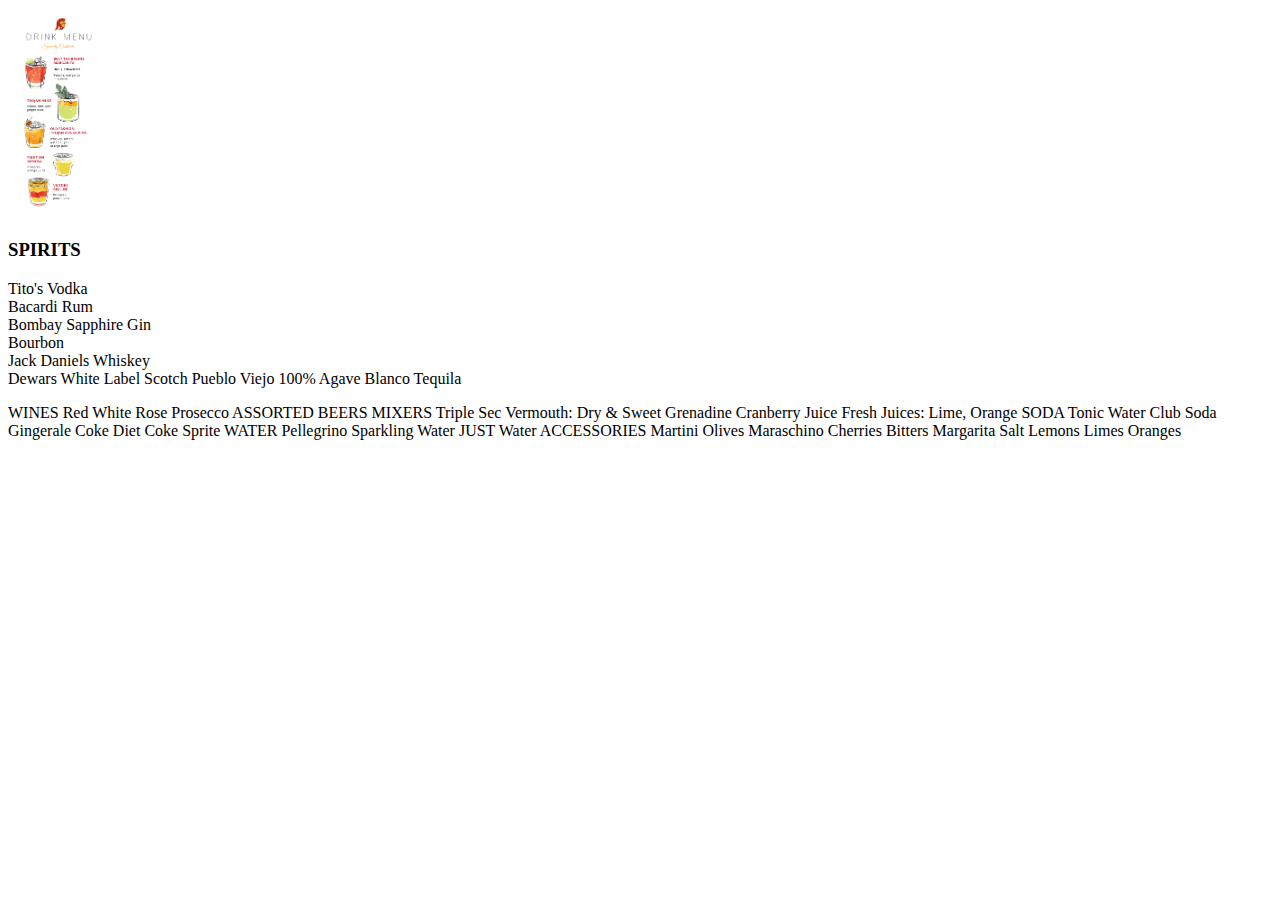
==== index.html @ 66c3794c "Add files via upload" ====
<html>
    <head>
        <link href="https://fonts.googleapis.com/css?family=Raleway:300,700&display=swap" rel="stylesheet">

        <link rel="stylesheet" href="css/style.css">
        <meta name="viewport" content="width=device-width, initial-scale=1.0">
    </head>
<body>
    <img class="menu" src="drink_menu.png" class="image" alt="">


<div>
<h3>SPIRITS</h3>
<p>Tito's Vodka<br>
Bacardi Rum<br>
Bombay Sapphire Gin<br>
Bourbon<br>
Jack Daniels Whiskey<br>
Dewars White Label Scotch
Pueblo Viejo 100% Agave Blanco Tequila</p>
</div>

WINES
Red
White
Rose
Prosecco 

ASSORTED BEERS

MIXERS
Triple Sec
Vermouth: Dry & Sweet
Grenadine
Cranberry Juice
Fresh Juices: Lime, Orange

SODA
Tonic Water
Club Soda
Gingerale
Coke
Diet Coke
Sprite

WATER
Pellegrino Sparkling Water
JUST Water

ACCESSORIES
Martini Olives
Maraschino Cherries
Bitters
Margarita Salt
Lemons
Limes
Oranges

</p>
</body>

</html>
---- css/style.css ----
.menu{
    width: 100;
    align-items: center;
    margin: 0 auto;
}
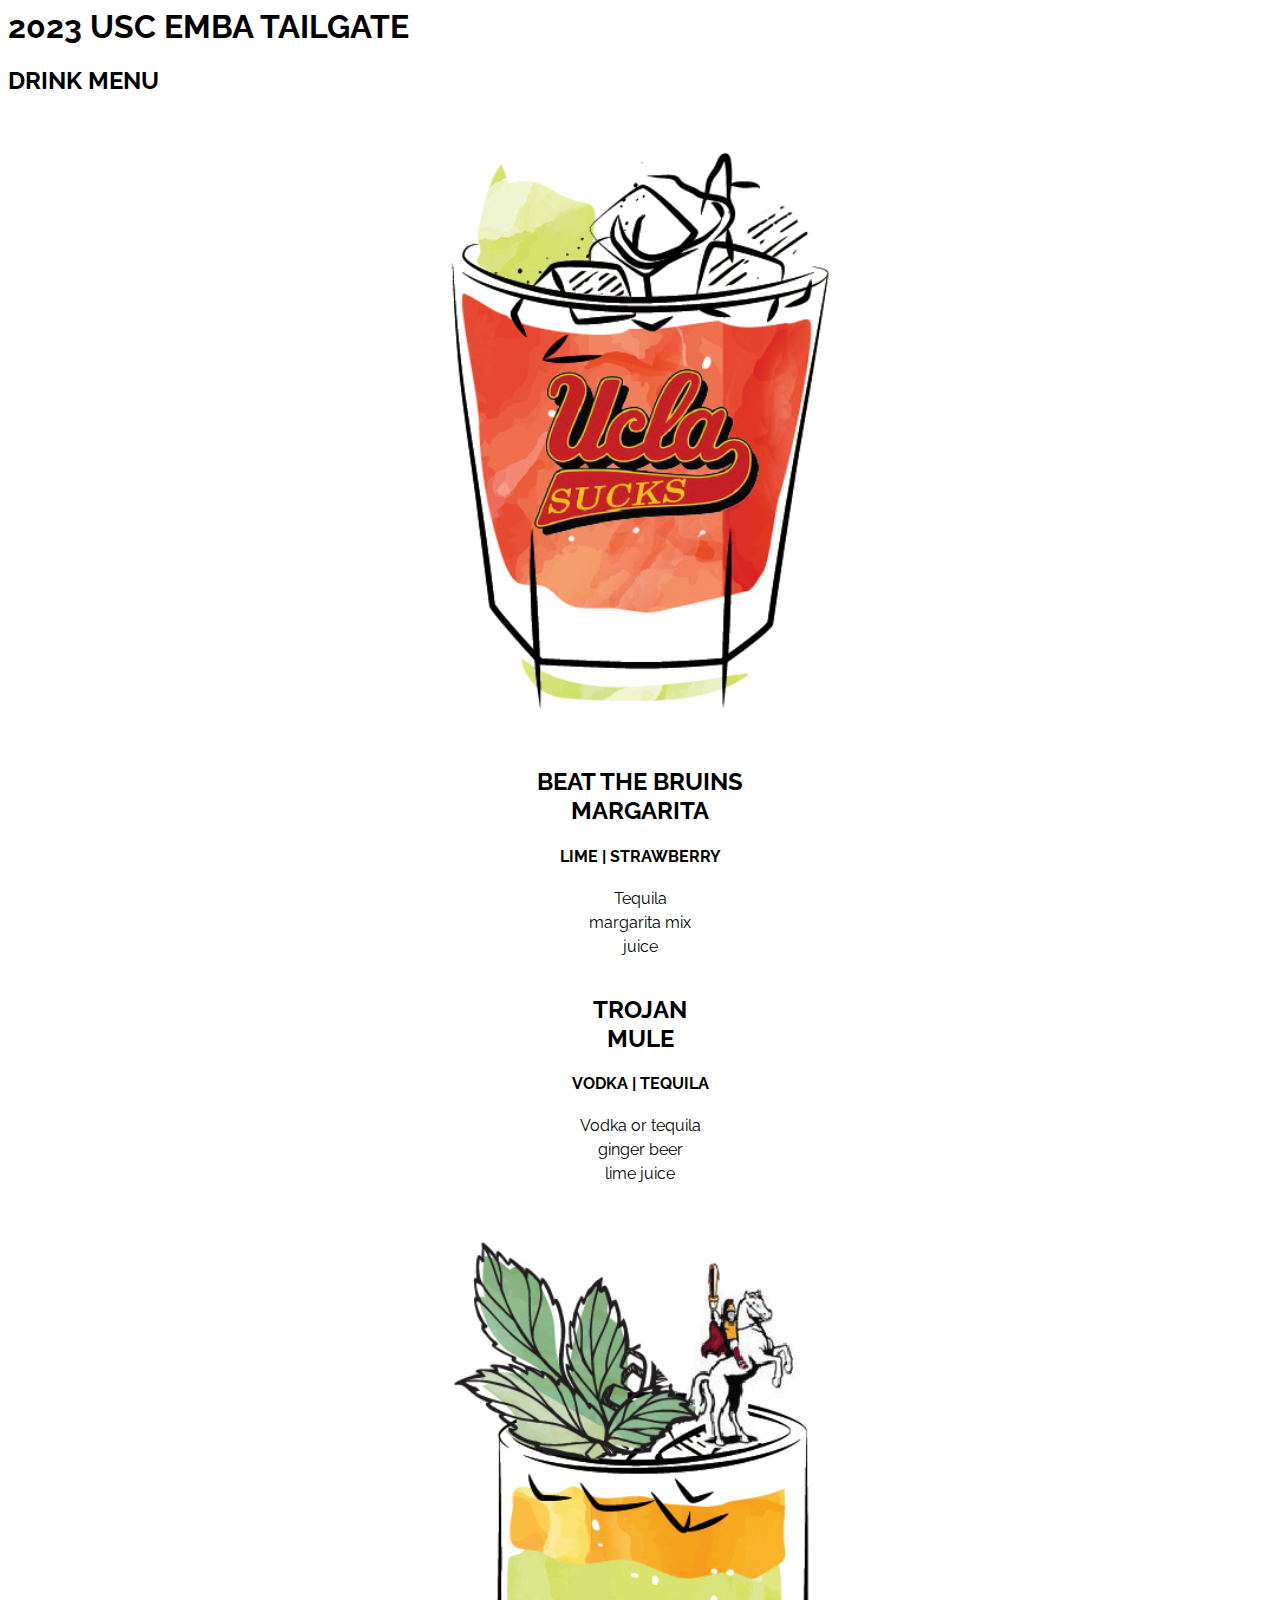
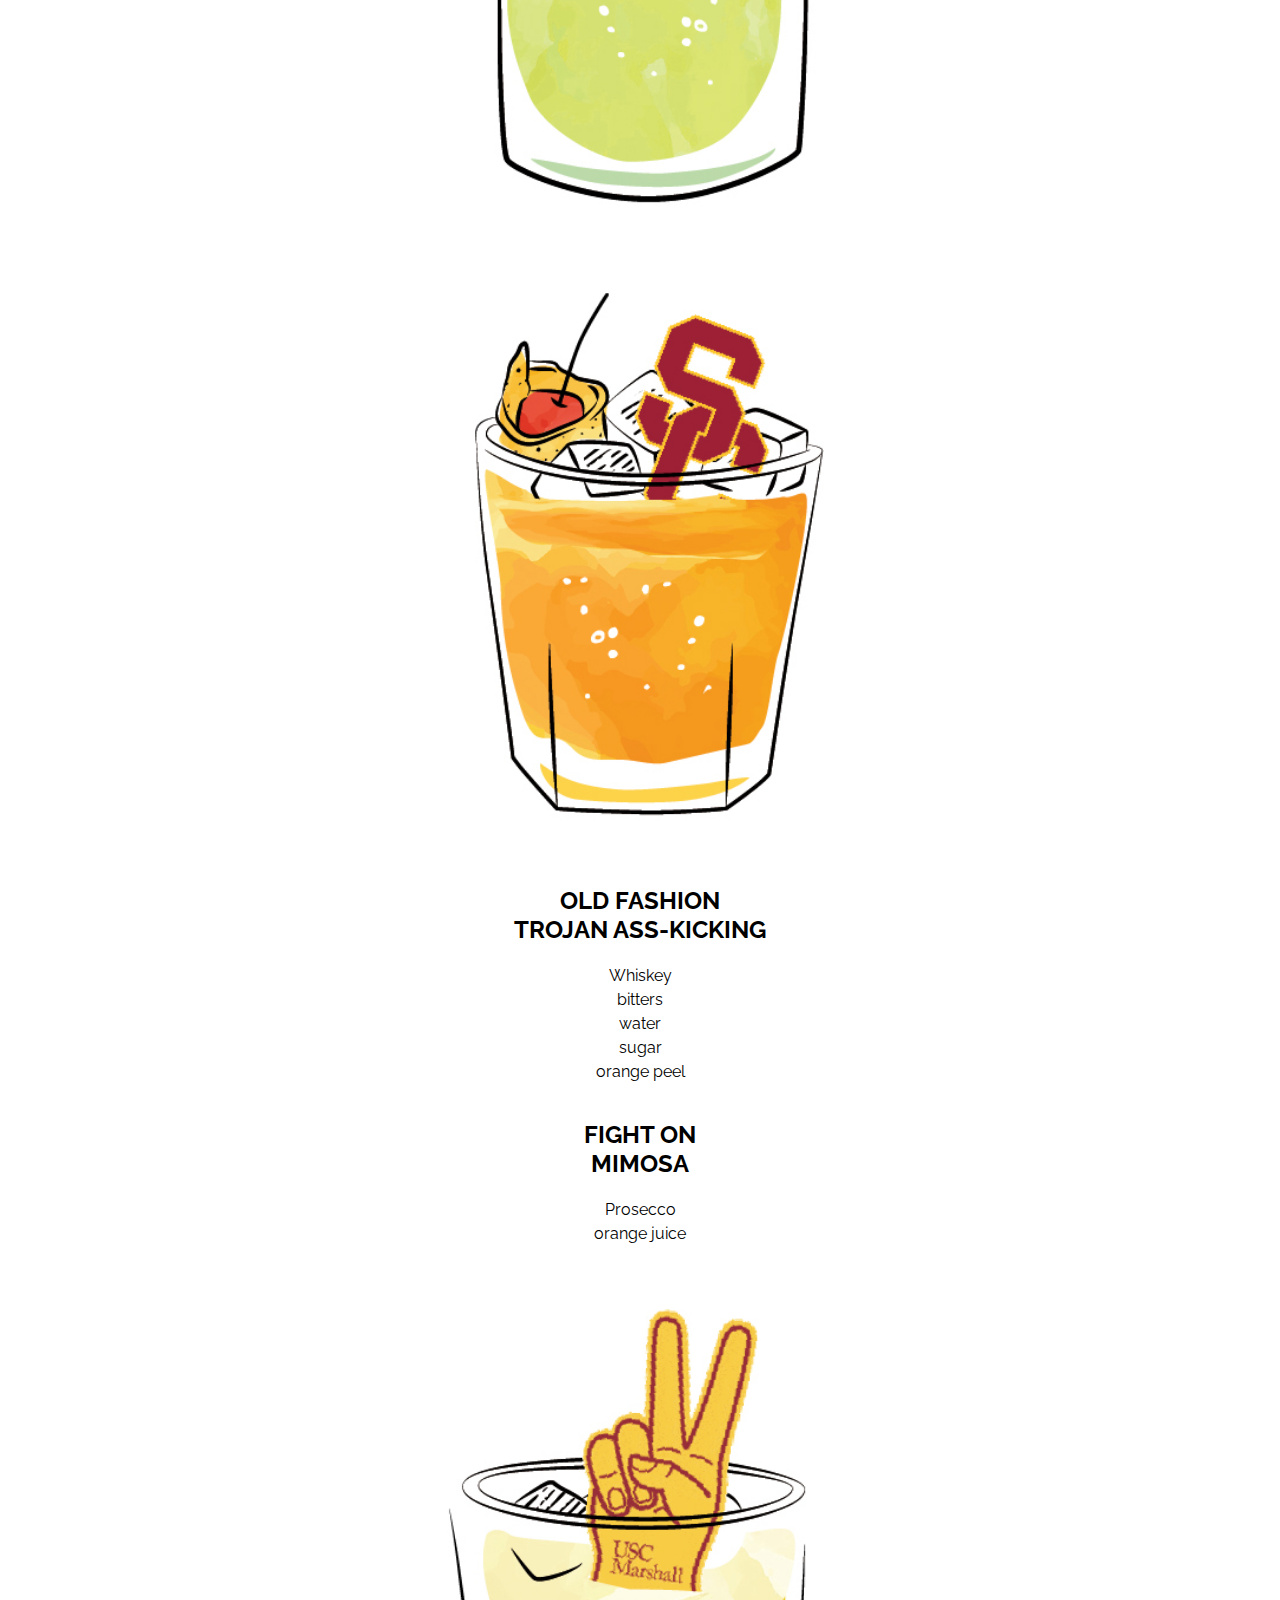
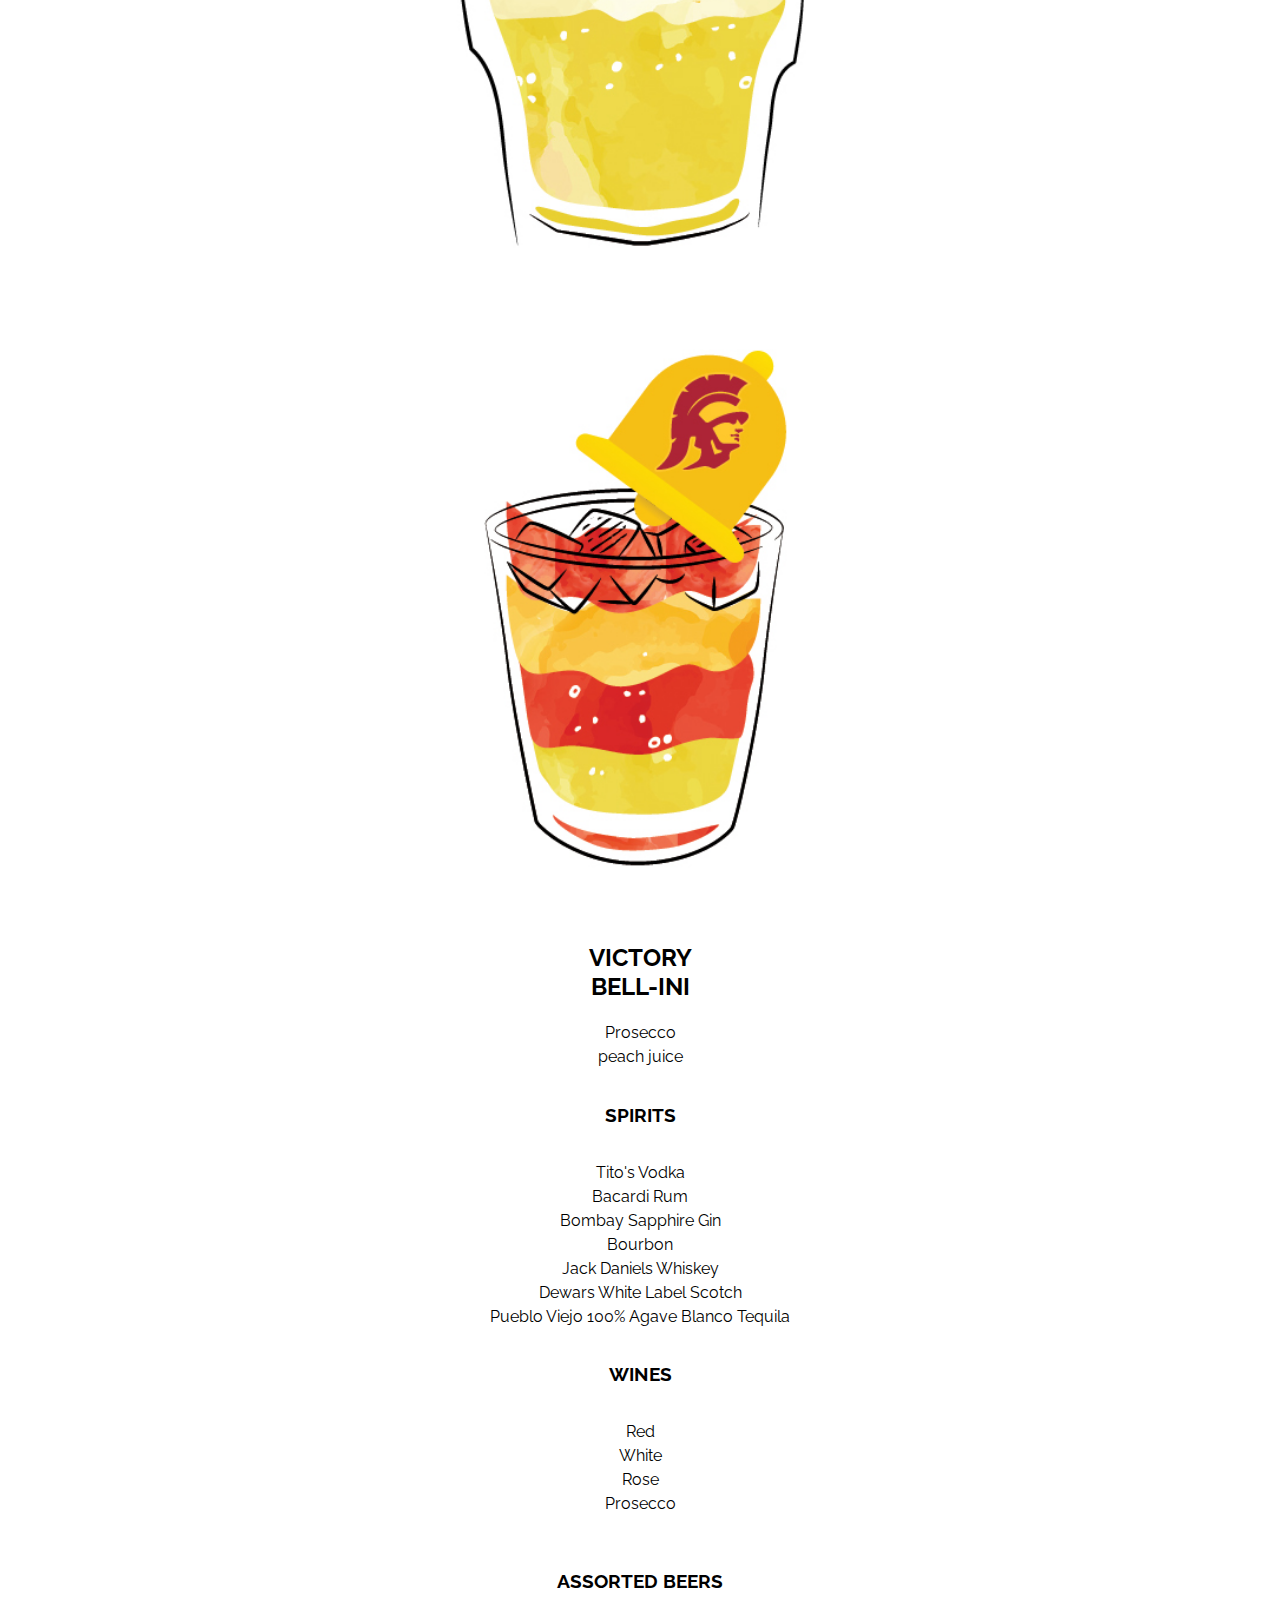
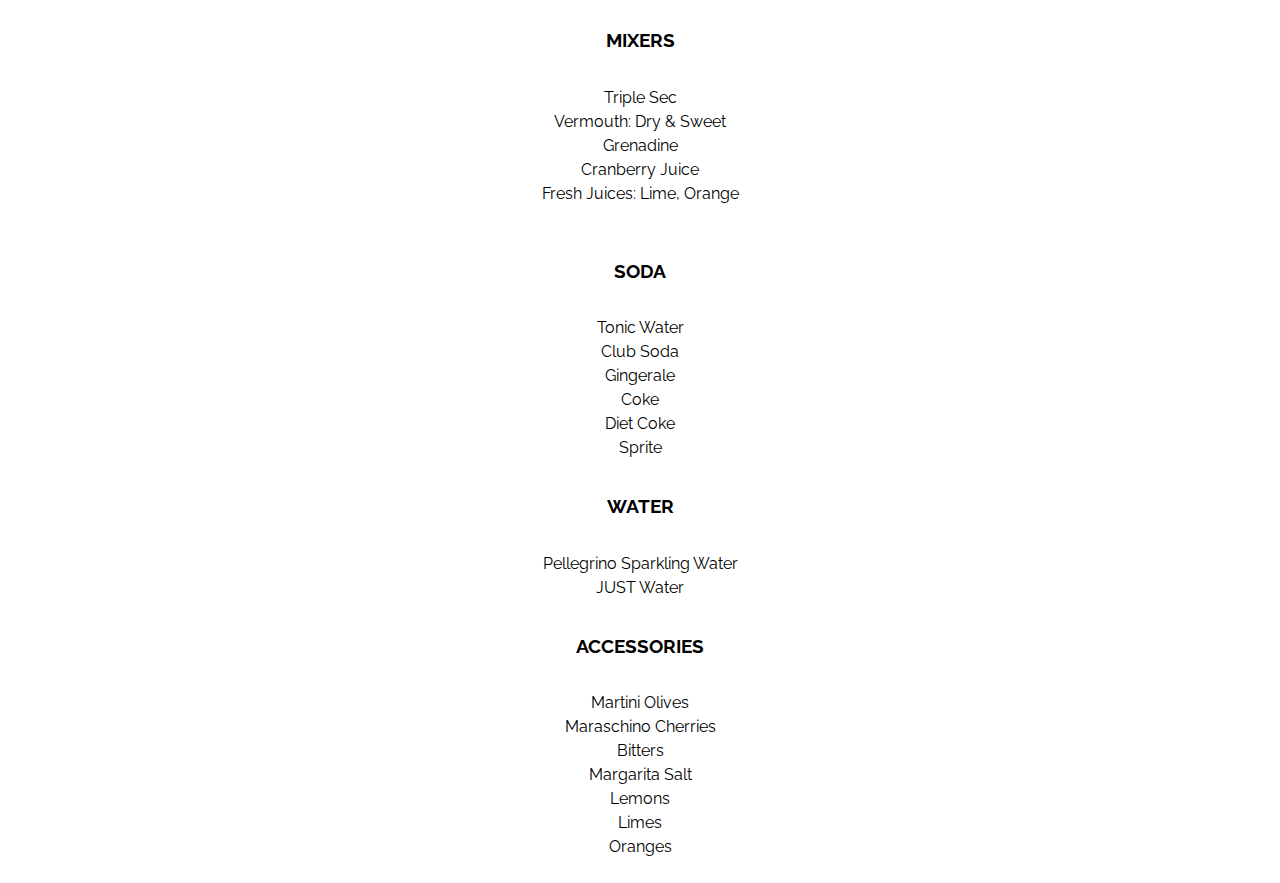
==== commit 454a9ce0: "Add files via upload" ====
--- a/index.html
+++ b/index.html
@@ -6,57 +6,144 @@
         <meta name="viewport" content="width=device-width, initial-scale=1.0">
     </head>
 <body>
-    <img class="menu" src="drink_menu.png" class="image" alt="">
+
+    <div class="header">
+    <h1> 2023 USC EMBA TAILGATE</h1>
+    <H2>DRINK MENU</H2>
+</div>
+
+<div class="drink-container">
+    <div class="drink-img-left">
+    <img class ="drink" src="margarita-100.jpg" class="image" alt="">
+    </div>
+    <div class="recipe-right"> 
+    <h2>BEAT THE BRUINS<br>
+        MARGARITA</h2>
+    <h4>LIME | STRAWBERRY</h4>
+    <p>Tequila<br>
+        margarita mix<br>
+        juice</p>
+    </div> 
+</div>
+
+<div class="drink-container">
+
+    <div class="recipe-left"> 
+    <h2>TROJAN<br>
+        MULE</h2>
+    <h4>VODKA | TEQUILA</h4>
+    <p>Vodka or tequila<br>
+        ginger beer<br>
+        lime juice</p>
+    </div>
+    <div class="drink-img-right">
+        <img class ="drink" src="trojan-mule-100.jpg" class="image" alt="">
+        </div> 
+</div>
+
+<div class="drink-container">
+    <div class="drink-img-left">
+    <img class ="drink" src="old-fashion-100.jpg" class="image" alt="">
+    </div>
+    <div class="recipe-right"> 
+    <h2>OLD FASHION<br>
+        TROJAN ASS-KICKING</h2>
+
+    <p>Whiskey<br>
+    bitters<br>
+    water<br>
+    sugar<br>
+    orange peel</p>
+    </div> 
+</div>
+
+<div class="drink-container">
+
+    <div class="recipe-left"> 
+    <h2>FIGHT ON<br>
+        MIMOSA</h2>
+
+    <p>Prosecco<br>
+        orange juice</p>
+    </div>
+    <div class="drink-img-right">
+        <img class ="drink" src="fight-on-mimosa-100.jpg" class="image" alt="">
+        </div> 
+</div>
+
+<div class="drink-container">
+    <div class="drink-img-left">
+    <img class ="drink" src="bellini-100.jpg" class="image" alt="">
+    </div>
+    <div class="recipe-right"> 
+    <h2>VICTORY<br>
+        BELL-INI</h2>
+
+    <p>Prosecco<br>
+    peach juice</p>
+    </div> 
+</div>
 
 
-<div>
-<h3>SPIRITS</h3>
-<p>Tito's Vodka<br>
-Bacardi Rum<br>
-Bombay Sapphire Gin<br>
-Bourbon<br>
-Jack Daniels Whiskey<br>
-Dewars White Label Scotch
-Pueblo Viejo 100% Agave Blanco Tequila</p>
+<div class="container">
+    <h3>SPIRITS</h3>
+    <p>Tito's Vodka<br>
+    Bacardi Rum<br>
+    Bombay Sapphire Gin<br>
+    Bourbon<br>
+    Jack Daniels Whiskey<br>
+    Dewars White Label Scotch<br>
+    Pueblo Viejo 100% Agave Blanco Tequila</p>
 </div>
 
-WINES
-Red
-White
-Rose
-Prosecco 
+<div class="container">
+    <h3>WINES</h3>
+    <p>Red<br>
+    White<br>
+    Rose<br>
+    Prosecco</p><br>
+</div>
 
-ASSORTED BEERS
+<div class="container">
+    <h3>ASSORTED BEERS</h3>
+</div>
 
-MIXERS
-Triple Sec
-Vermouth: Dry & Sweet
-Grenadine
-Cranberry Juice
-Fresh Juices: Lime, Orange
+<div class="container">
+    <h3>MIXERS</h3>
+    <p>Triple Sec<br>
+    Vermouth: Dry & Sweet<br>
+    Grenadine<br>
+    Cranberry Juice<br>
+    Fresh Juices: Lime, Orange</p><br>
+</div>
 
-SODA
-Tonic Water
-Club Soda
-Gingerale
-Coke
-Diet Coke
-Sprite
+<div class="container">
+    <h3>SODA</h3>
+    <p>Tonic Water<br>
+    Club Soda<br>
+    Gingerale<br>
+    Coke<br>
+    Diet Coke<br>
+    Sprite</p>
+</div>
 
-WATER
-Pellegrino Sparkling Water
-JUST Water
+<div class="container">
+    <h3>WATER</h3>
+    <p>Pellegrino Sparkling Water<br>
+    JUST Water</p>
+</div>
 
-ACCESSORIES
-Martini Olives
-Maraschino Cherries
-Bitters
-Margarita Salt
-Lemons
-Limes
-Oranges
+<div class="container">
+    <h3>ACCESSORIES</h3>
+    <p>Martini Olives<br>
+    Maraschino Cherries<br>
+    Bitters<br>
+    Margarita Salt<br>
+    Lemons<br>
+    Limes<br>
+    Oranges</p>
+</div>
 
-</p>
 </body>
 
 </html>--- a/css/style.css
+++ b/css/style.css
@@ -1,5 +1,49 @@
+body{
+    font-family: 'Raleway', sans-serif;
+}
+
 .menu{
-    width: 100;
+    width: 100%;
     align-items: center;
     margin: 0 auto;
+}
+
+h1, h2, h3, p{
+
+
+}
+
+.container{
+    display:flex;
+    flex-direction: column;
+    margin: 0 auto;
+    text-align: center;
+}
+
+p{
+    line-height: 1.5rem;
+}
+
+/* ----- MEDIA QUERIES ----- */
+
+@media (min-width: 480px) {
+    .section-two-image-container {
+        flex-direction: row;
+        justify-content: space-between;
+    }
+    
+    .feature-image {
+        width: 48.8%;        
+    }
+}
+
+.drink-container{
+    display:flex;
+    flex-direction: column;
+    margin: 0 auto;
+    text-align: center;
+}
+
+.drink{
+    width: 50%;
 }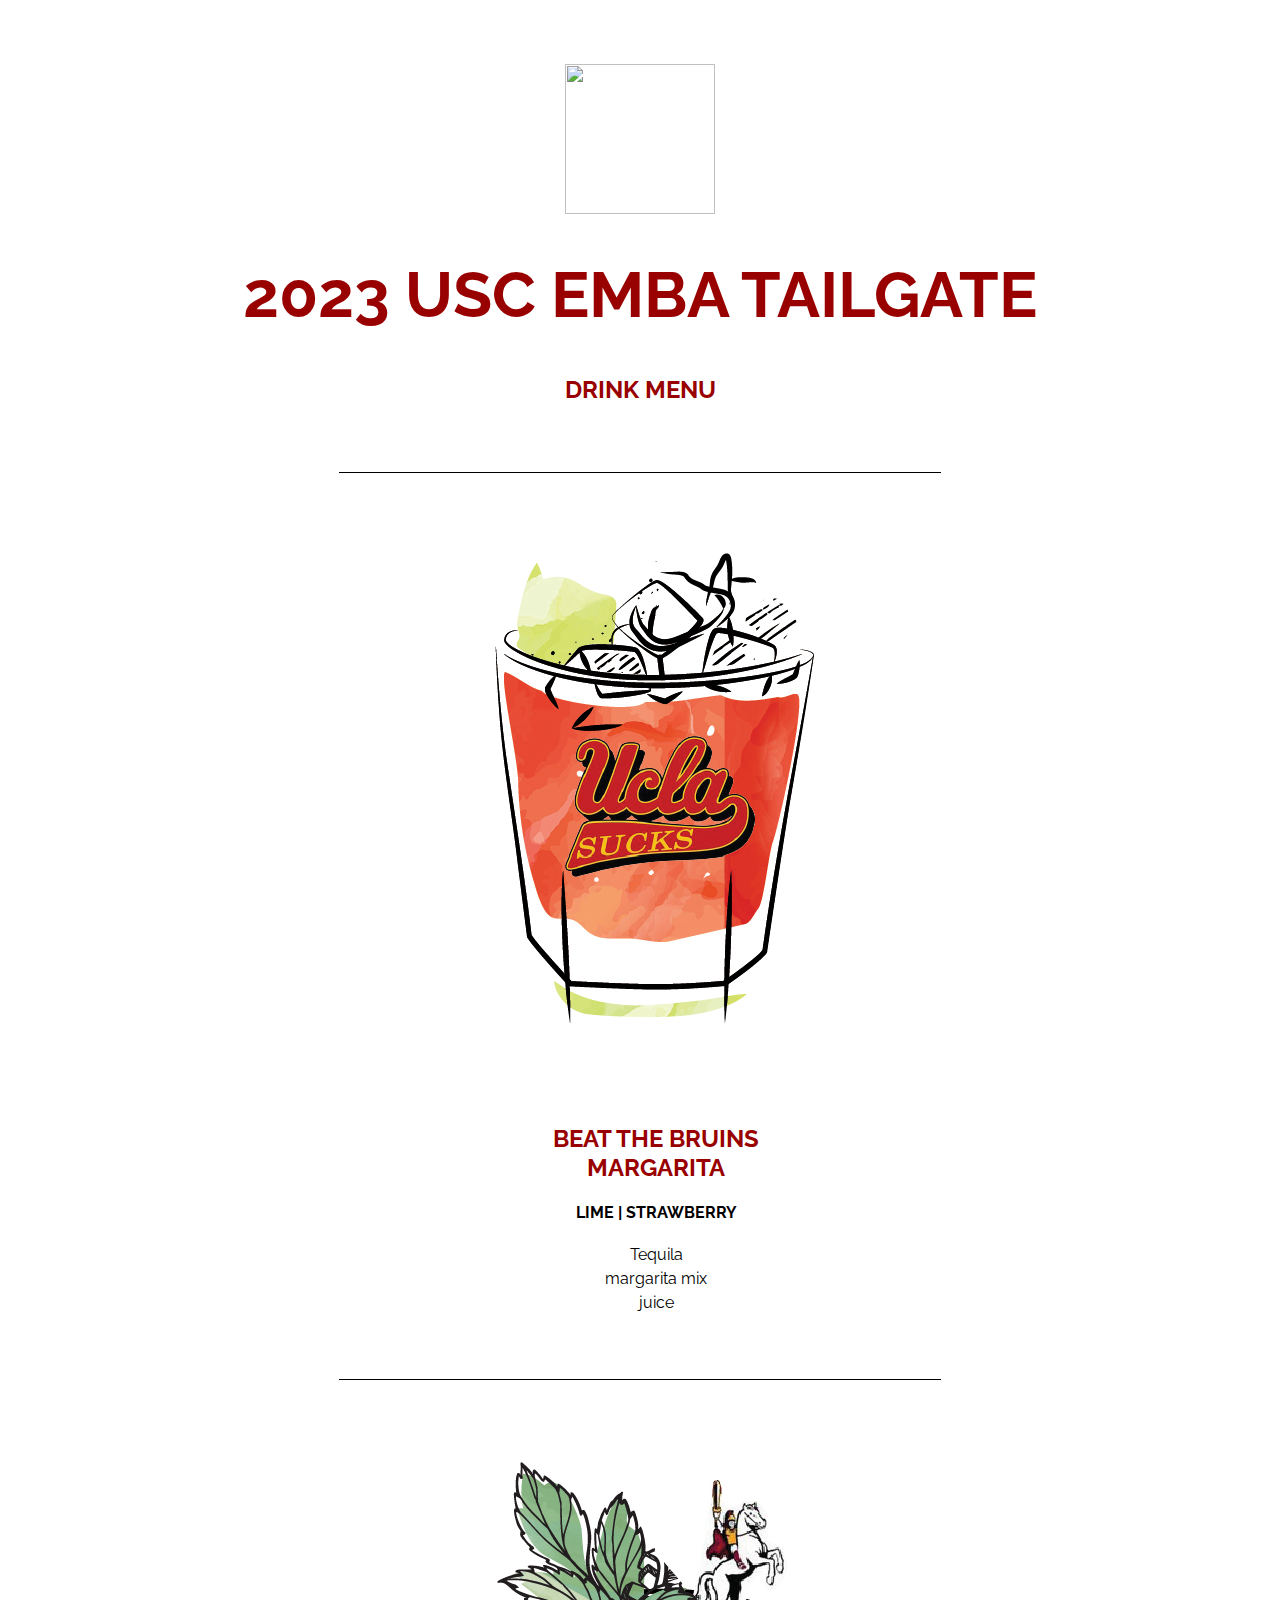
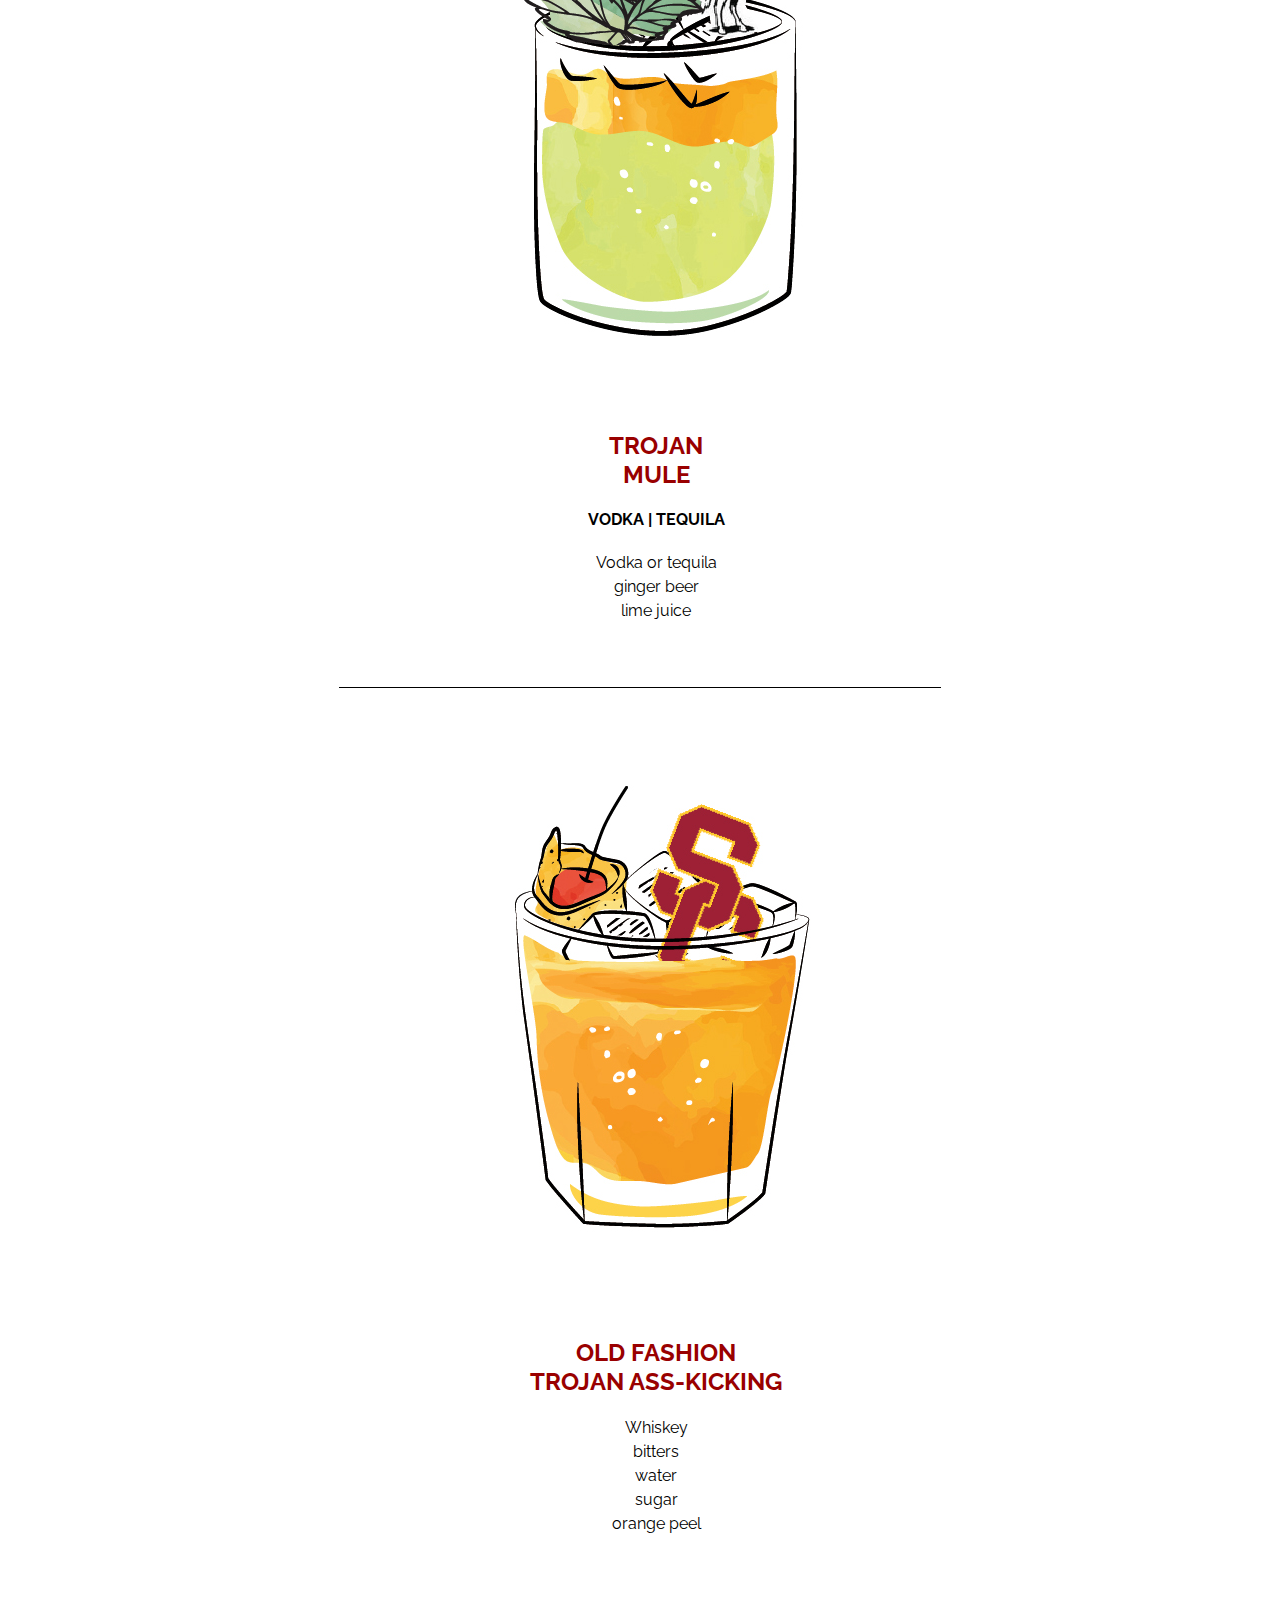
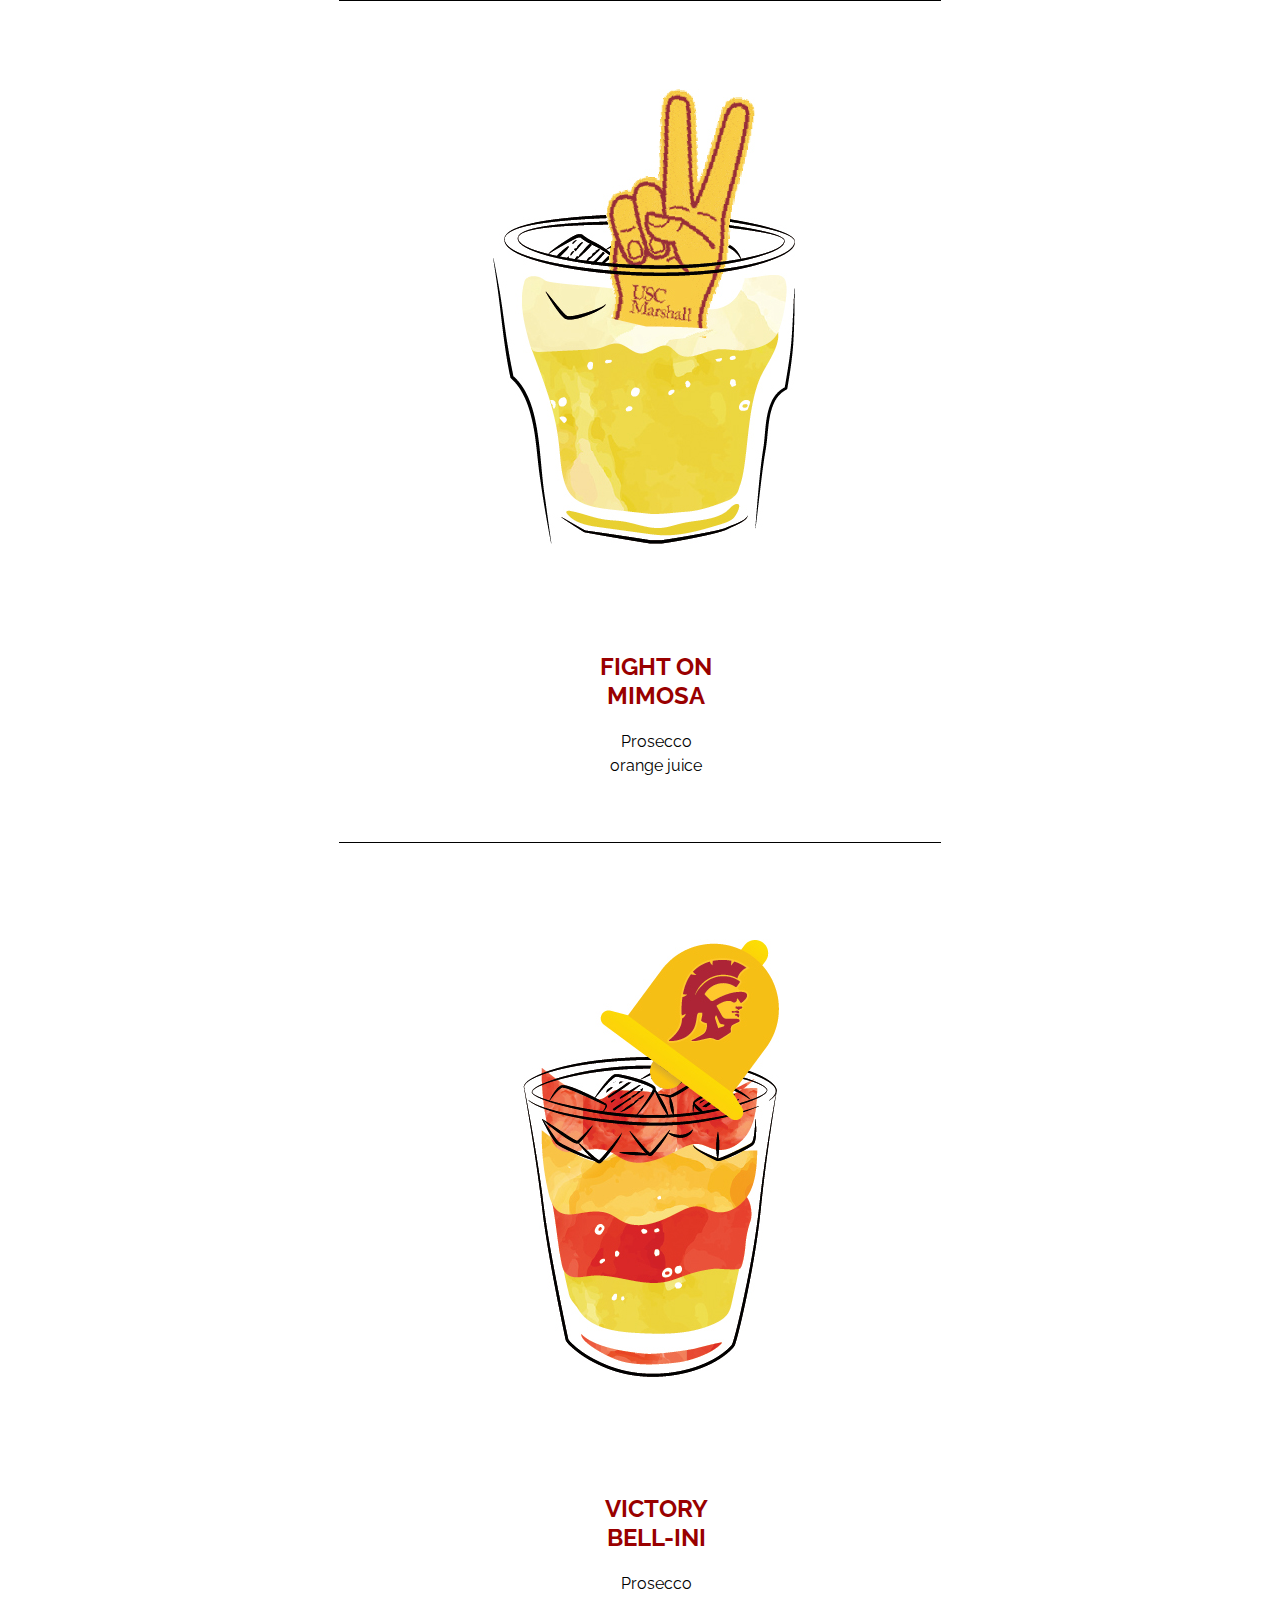
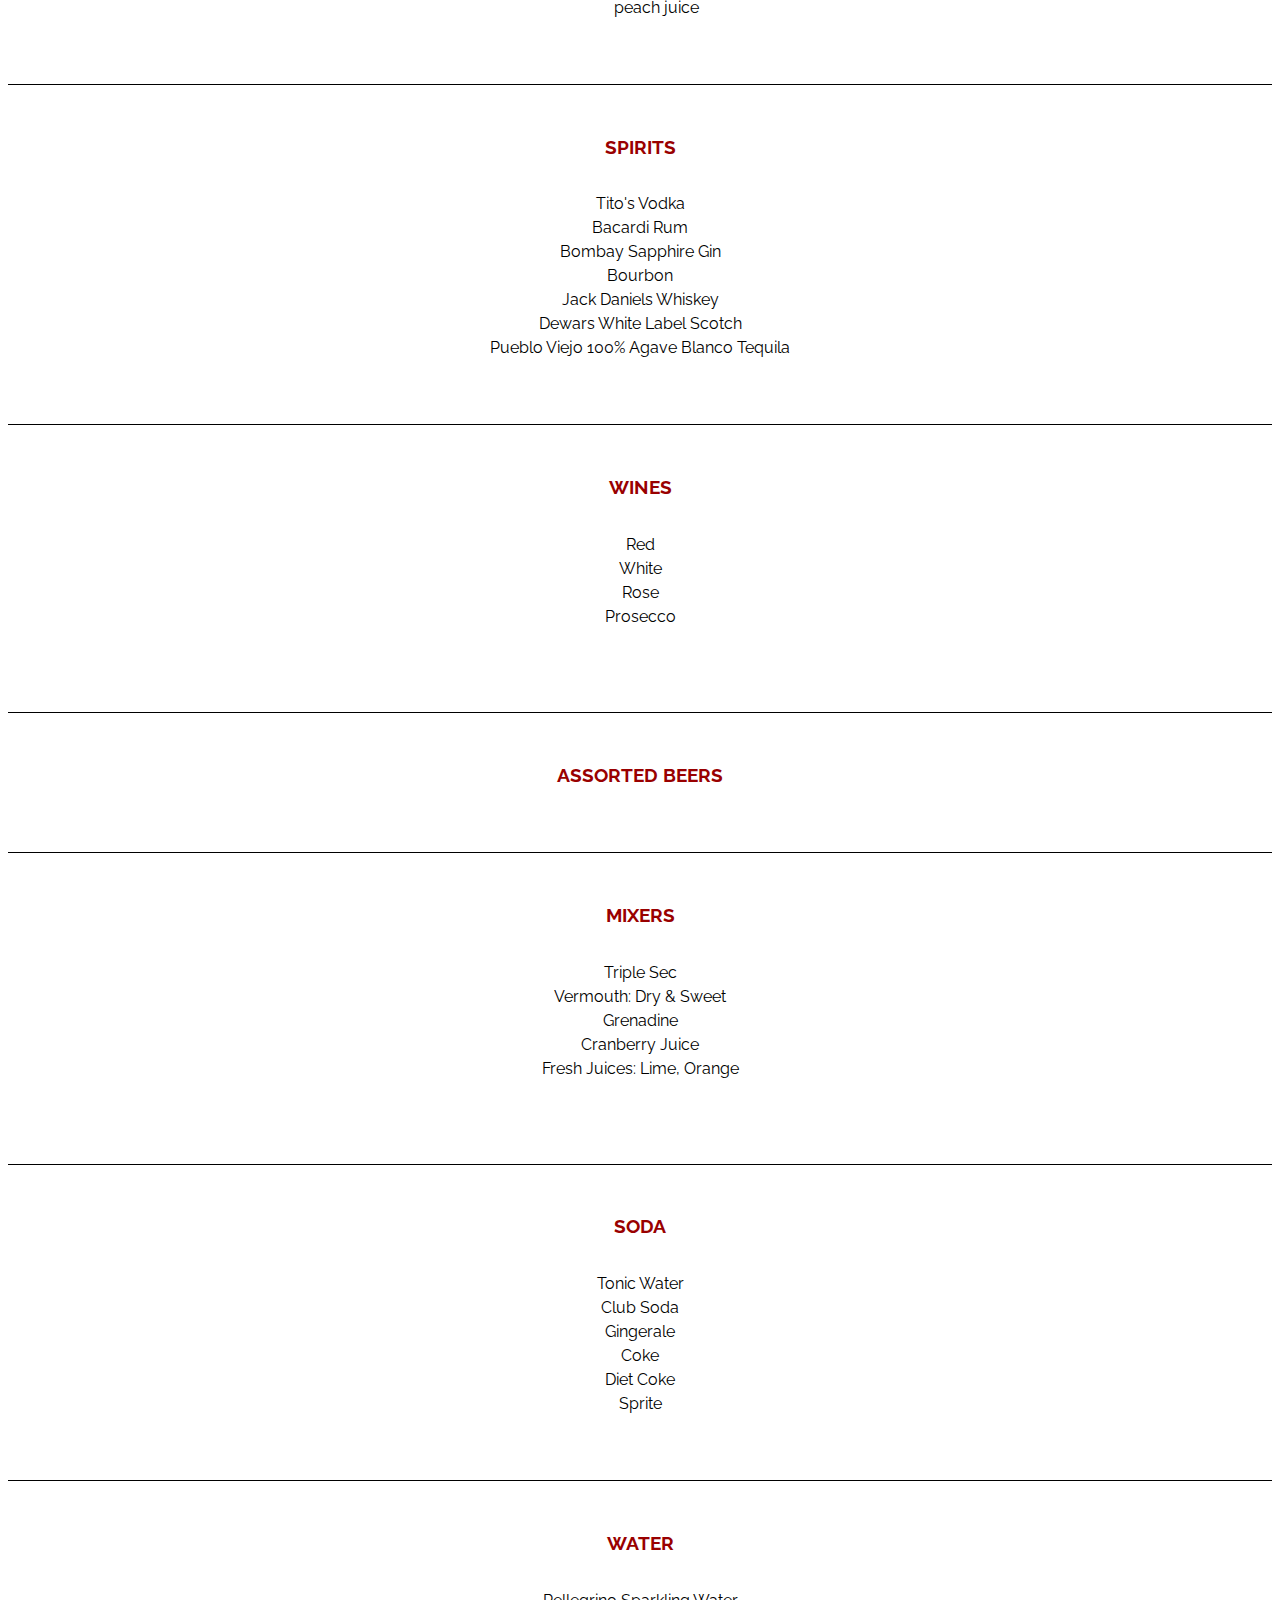
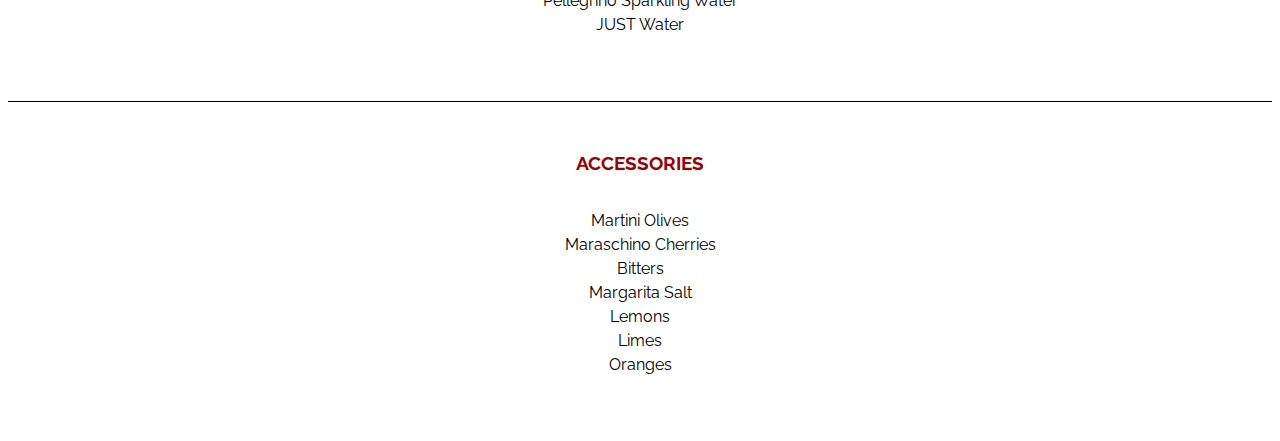
==== commit 23e2797c: "Add files via upload" ====
--- a/index.html
+++ b/index.html
@@ -8,6 +8,7 @@
 <body>
 
     <div class="header">
+        <img class ="logo" src="usc_trojan.png" class="image" alt="">
     <h1> 2023 USC EMBA TAILGATE</h1>
     <H2>DRINK MENU</H2>
 </div>
@@ -27,7 +28,9 @@
 </div>
 
 <div class="drink-container">
-
+    <div class="drink-img-right">
+        <img class ="drink" src="trojan-mule-100.jpg" class="image" alt="">
+        </div> 
     <div class="recipe-left"> 
     <h2>TROJAN<br>
         MULE</h2>
@@ -36,9 +39,7 @@
         ginger beer<br>
         lime juice</p>
     </div>
-    <div class="drink-img-right">
-        <img class ="drink" src="trojan-mule-100.jpg" class="image" alt="">
-        </div> 
+
 </div>
 
 <div class="drink-container">
@@ -58,7 +59,9 @@
 </div>
 
 <div class="drink-container">
-
+    <div class="drink-img-right">
+        <img class ="drink" src="fight-on-mimosa-100.jpg" class="image" alt="">
+        </div> 
     <div class="recipe-left"> 
     <h2>FIGHT ON<br>
         MIMOSA</h2>
@@ -66,9 +69,7 @@
     <p>Prosecco<br>
         orange juice</p>
     </div>
-    <div class="drink-img-right">
-        <img class ="drink" src="fight-on-mimosa-100.jpg" class="image" alt="">
-        </div> 
+  
 </div>
 
 <div class="drink-container">
--- a/css/style.css
+++ b/css/style.css
@@ -1,5 +1,9 @@
 body{
     font-family: 'Raleway', sans-serif;
+}
+.header{
+    margin-top: 4em;
+    text-align: center;
 }
 
 .menu{
@@ -8,7 +12,12 @@
     margin: 0 auto;
 }
 
+h1{
+    font-size: 4rem;
+}
+
 h1, h2, h3, p{
+    color: #990000;
 
 
 }
@@ -17,14 +26,69 @@
     display:flex;
     flex-direction: column;
     margin: 0 auto;
-    text-align: center;
+
 }
 
 p{
     line-height: 1.5rem;
+    color: black;
 }
 
-/* ----- MEDIA QUERIES ----- */
+.container{
+
+    margin: 3em auto;
+    text-align: center;
+    align-items: center;
+    border-top: 1px solid black;
+    padding-top: 2em;
+}
+.drink-container{
+    display:flex;
+    flex-direction: column;
+    margin: 0 auto;
+    text-align: center;
+    align-items: center;
+    justify-content: space-evenly;
+}
+
+.drink-img-left{
+    width: 40%;
+    padding: 3em;
+    border-top: 1px solid black;
+margin-top: 3em;
+}
+.drink-img-right{
+    width: 40%;
+    padding: 3em;
+    border-top: 1px solid black;
+    margin-top: 3em;
+}
+
+.recipe-left{
+    margin-left: 2em;
+    width: 50%;
+    text-align: center;
+}
+
+.recipe-right{
+    margin-left: 2em;
+    width: 50%;
+    text-align: center;
+    
+}
+
+.logo{
+    width: 150px;
+}
+
+.footer-logo{
+    display:flex;
+    width: 150px;
+    margin: 0 auto;
+    align-items: center;
+}
+
+/* ----- MEDIA QUERIES -----
 
 @media (min-width: 480px) {
     .section-two-image-container {
@@ -35,15 +99,5 @@
     .feature-image {
         width: 48.8%;        
     }
-}
+} */
 
-.drink-container{
-    display:flex;
-    flex-direction: column;
-    margin: 0 auto;
-    text-align: center;
-}
-
-.drink{
-    width: 50%;
-}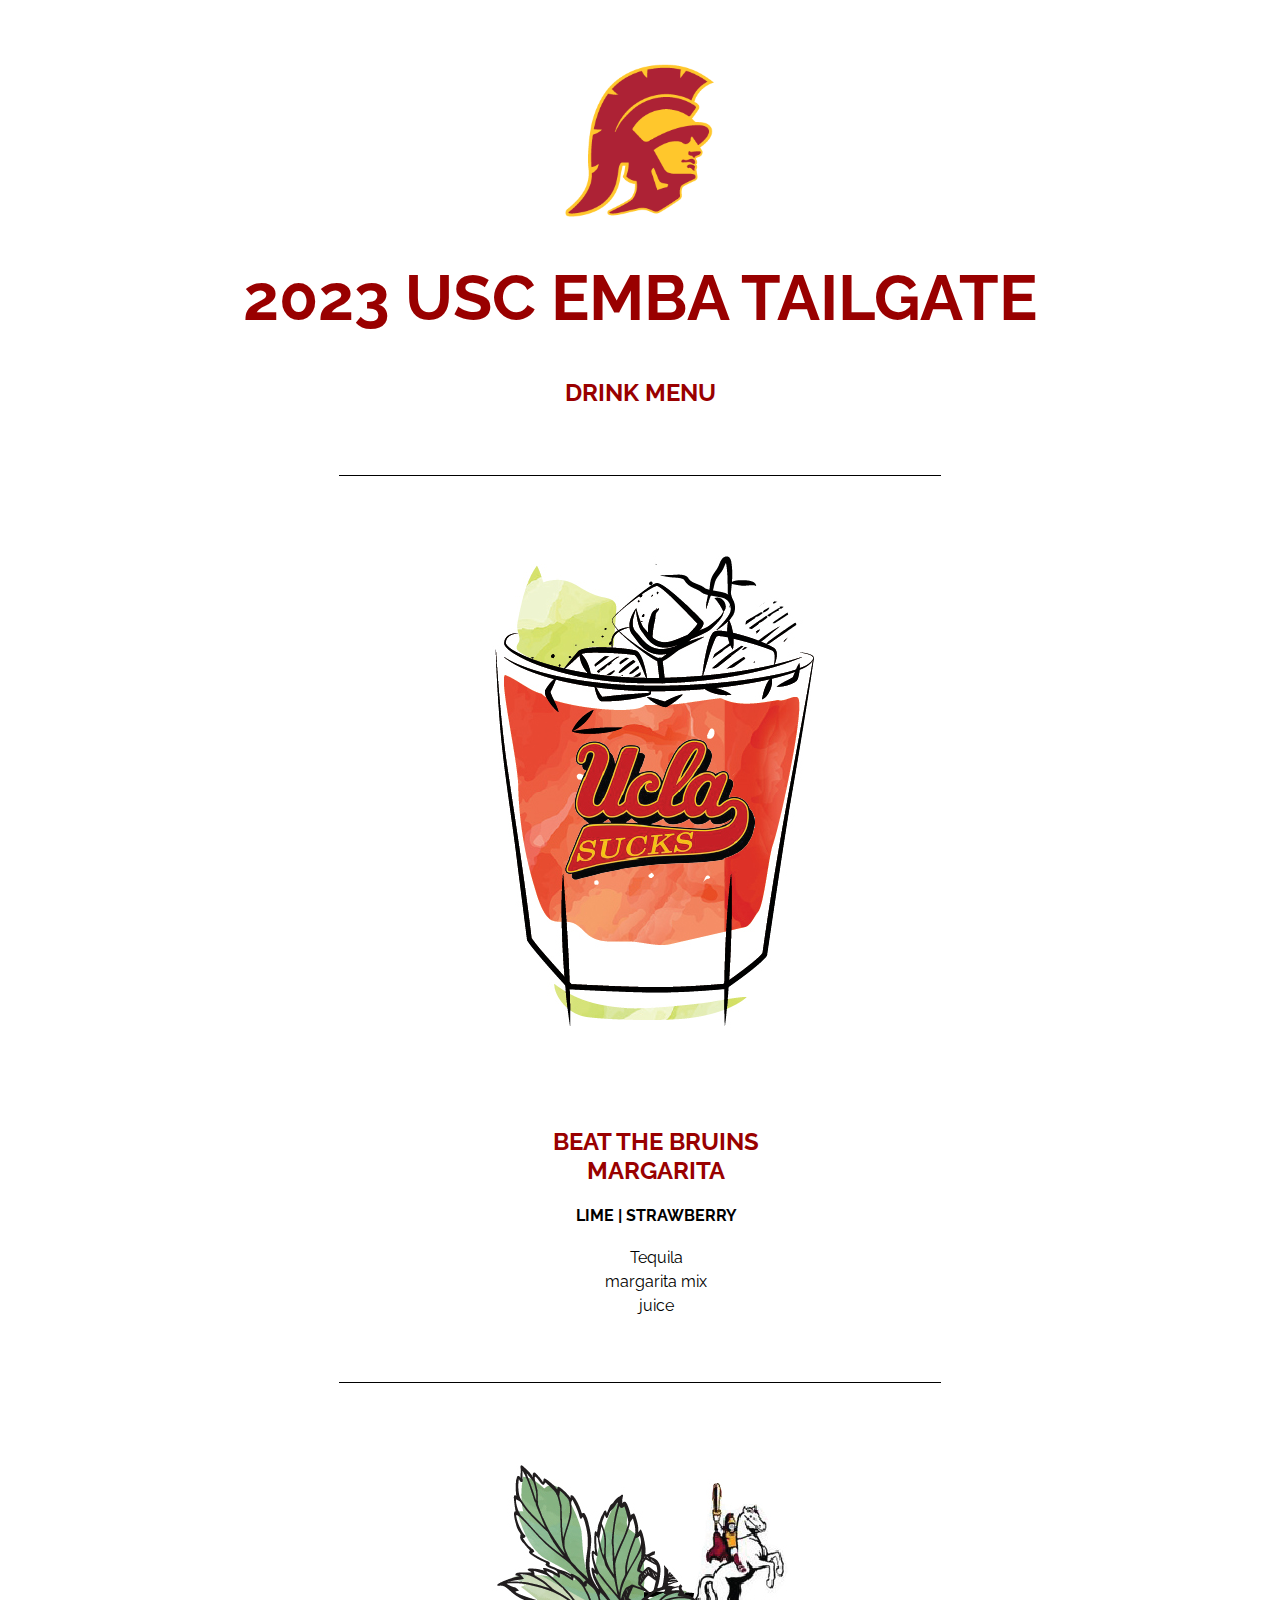
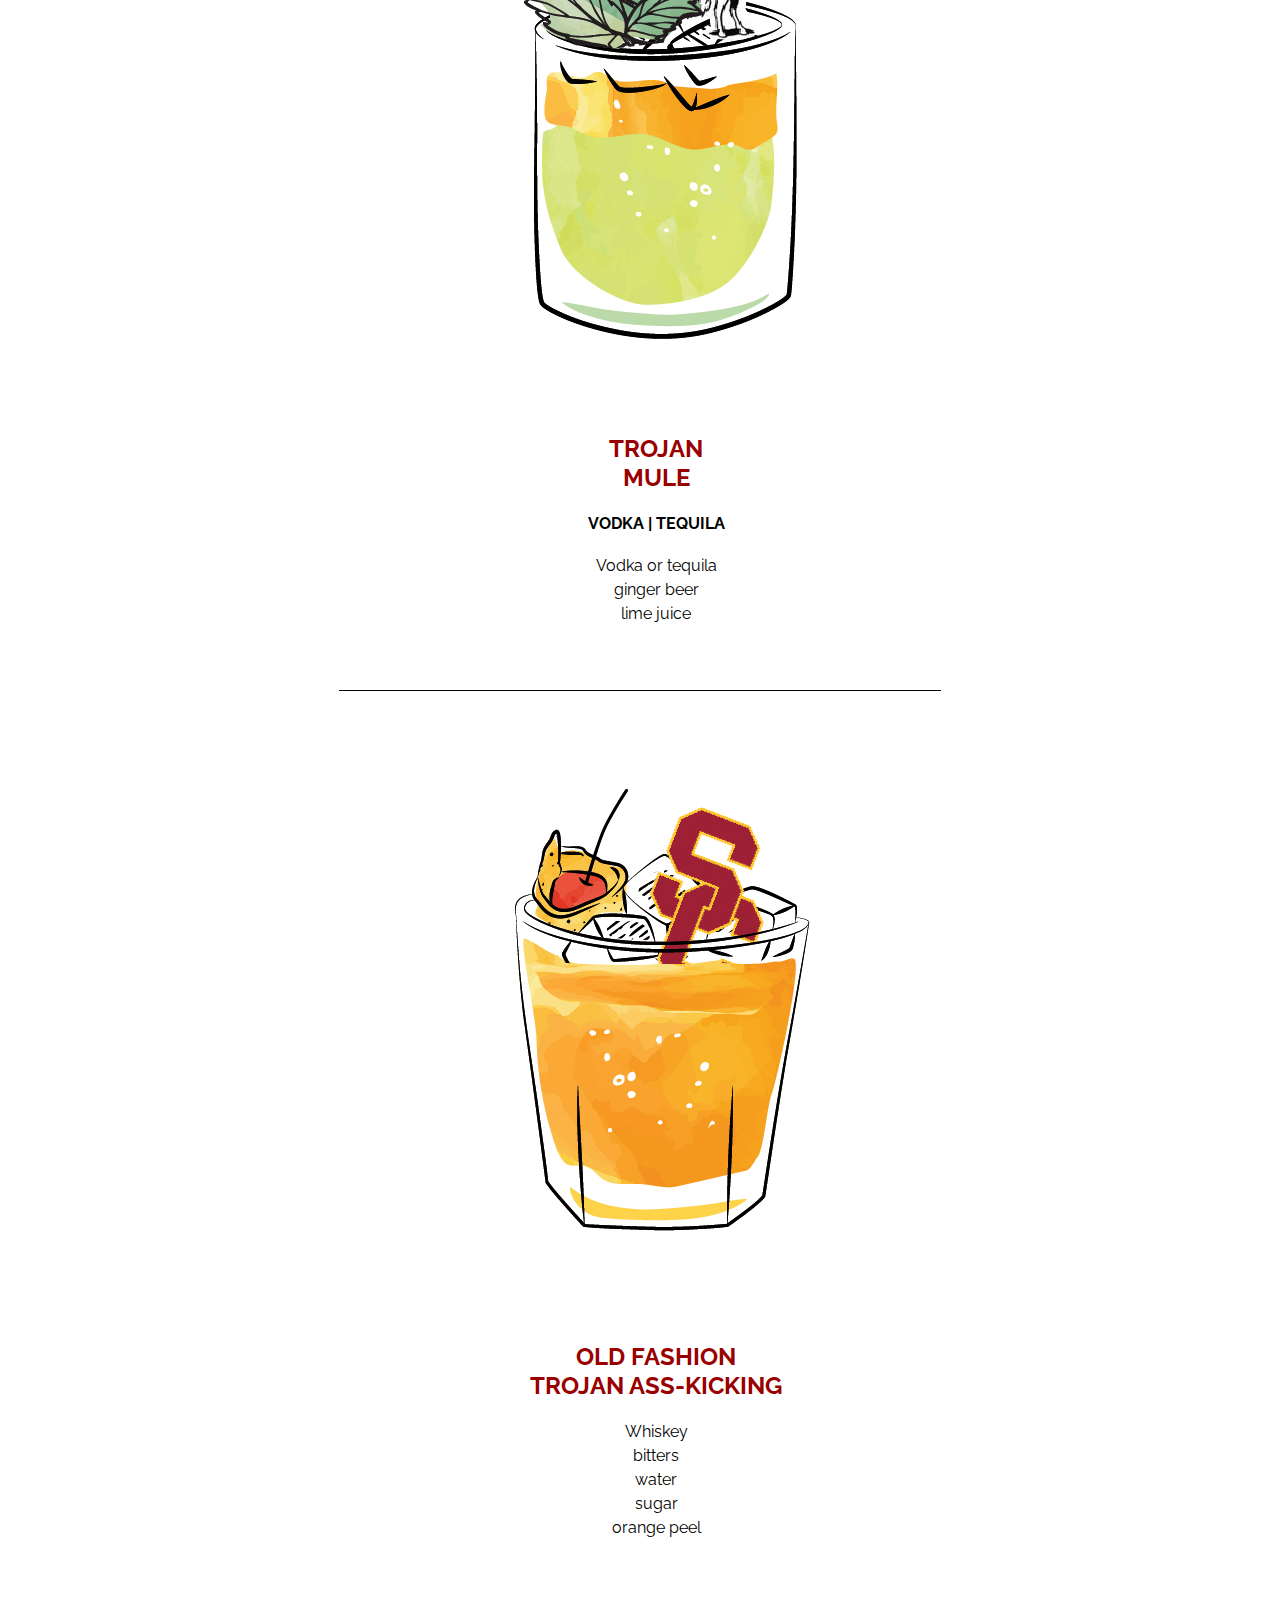
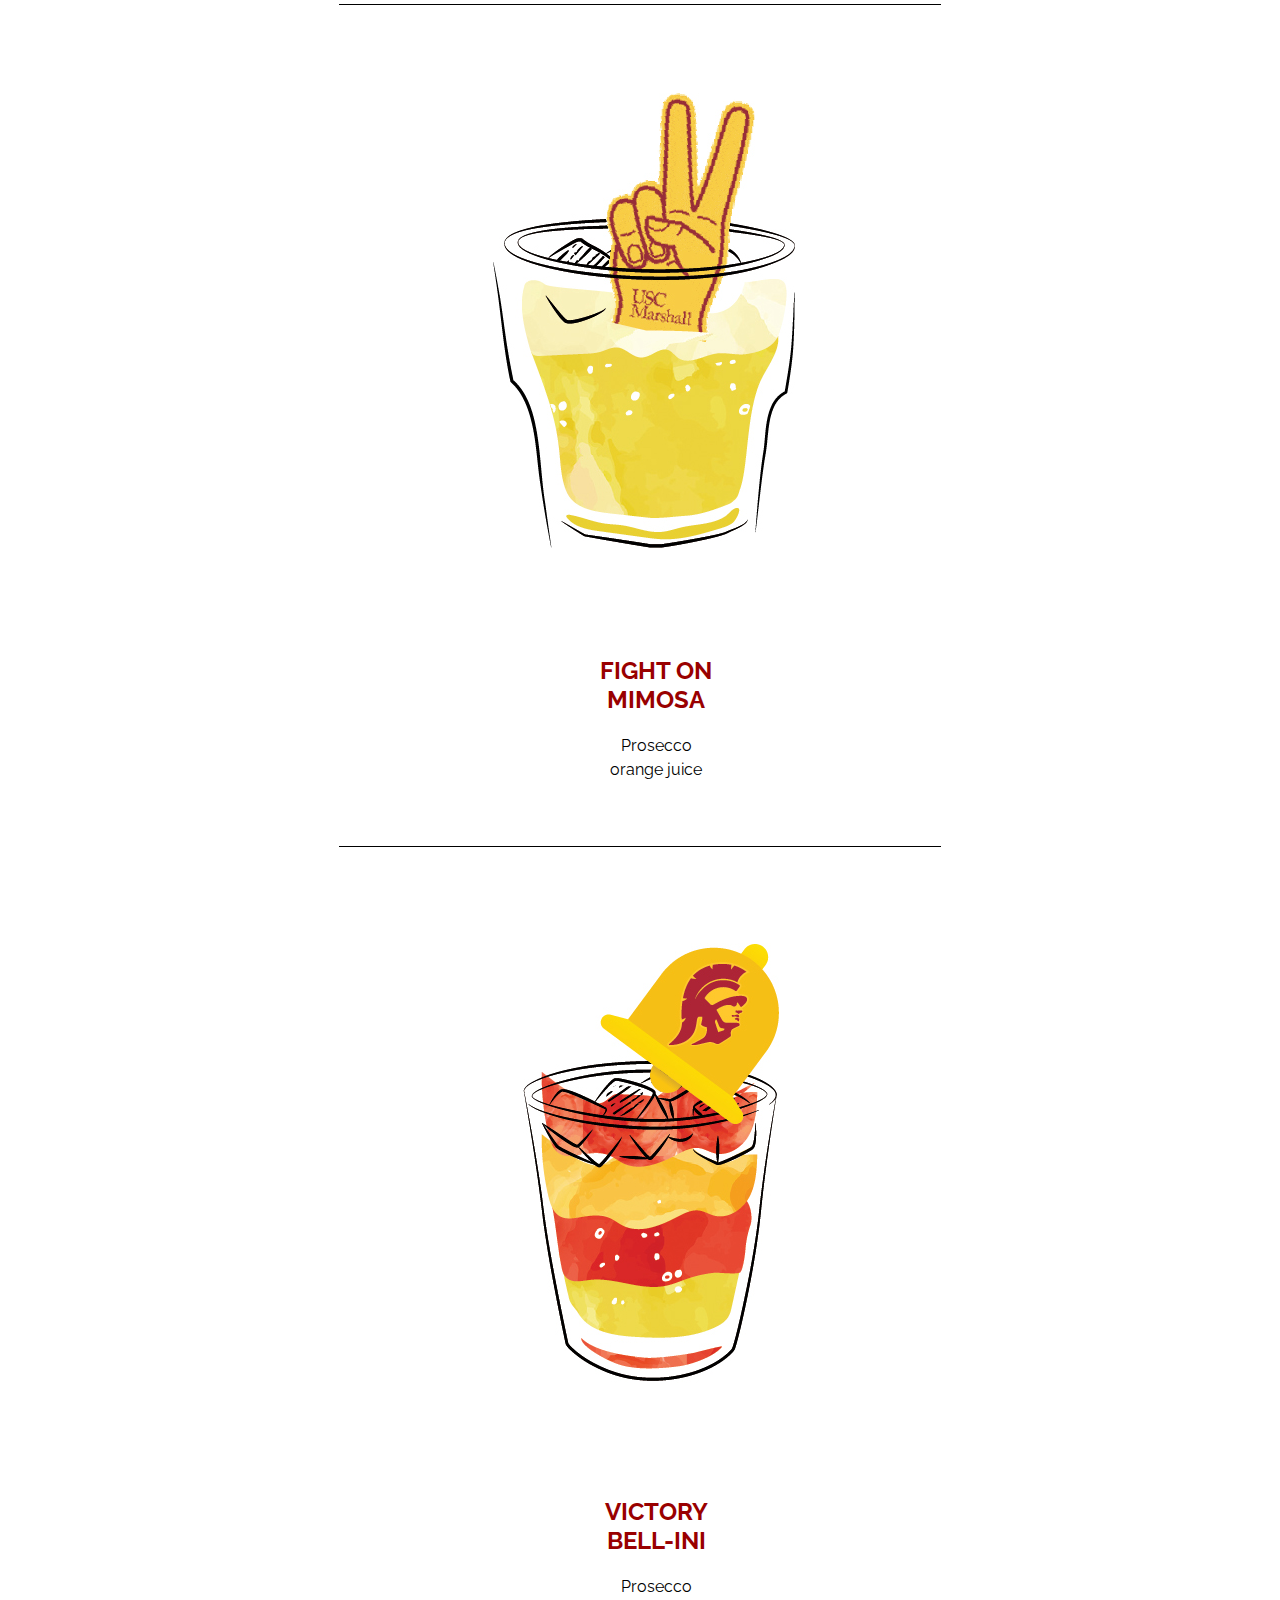
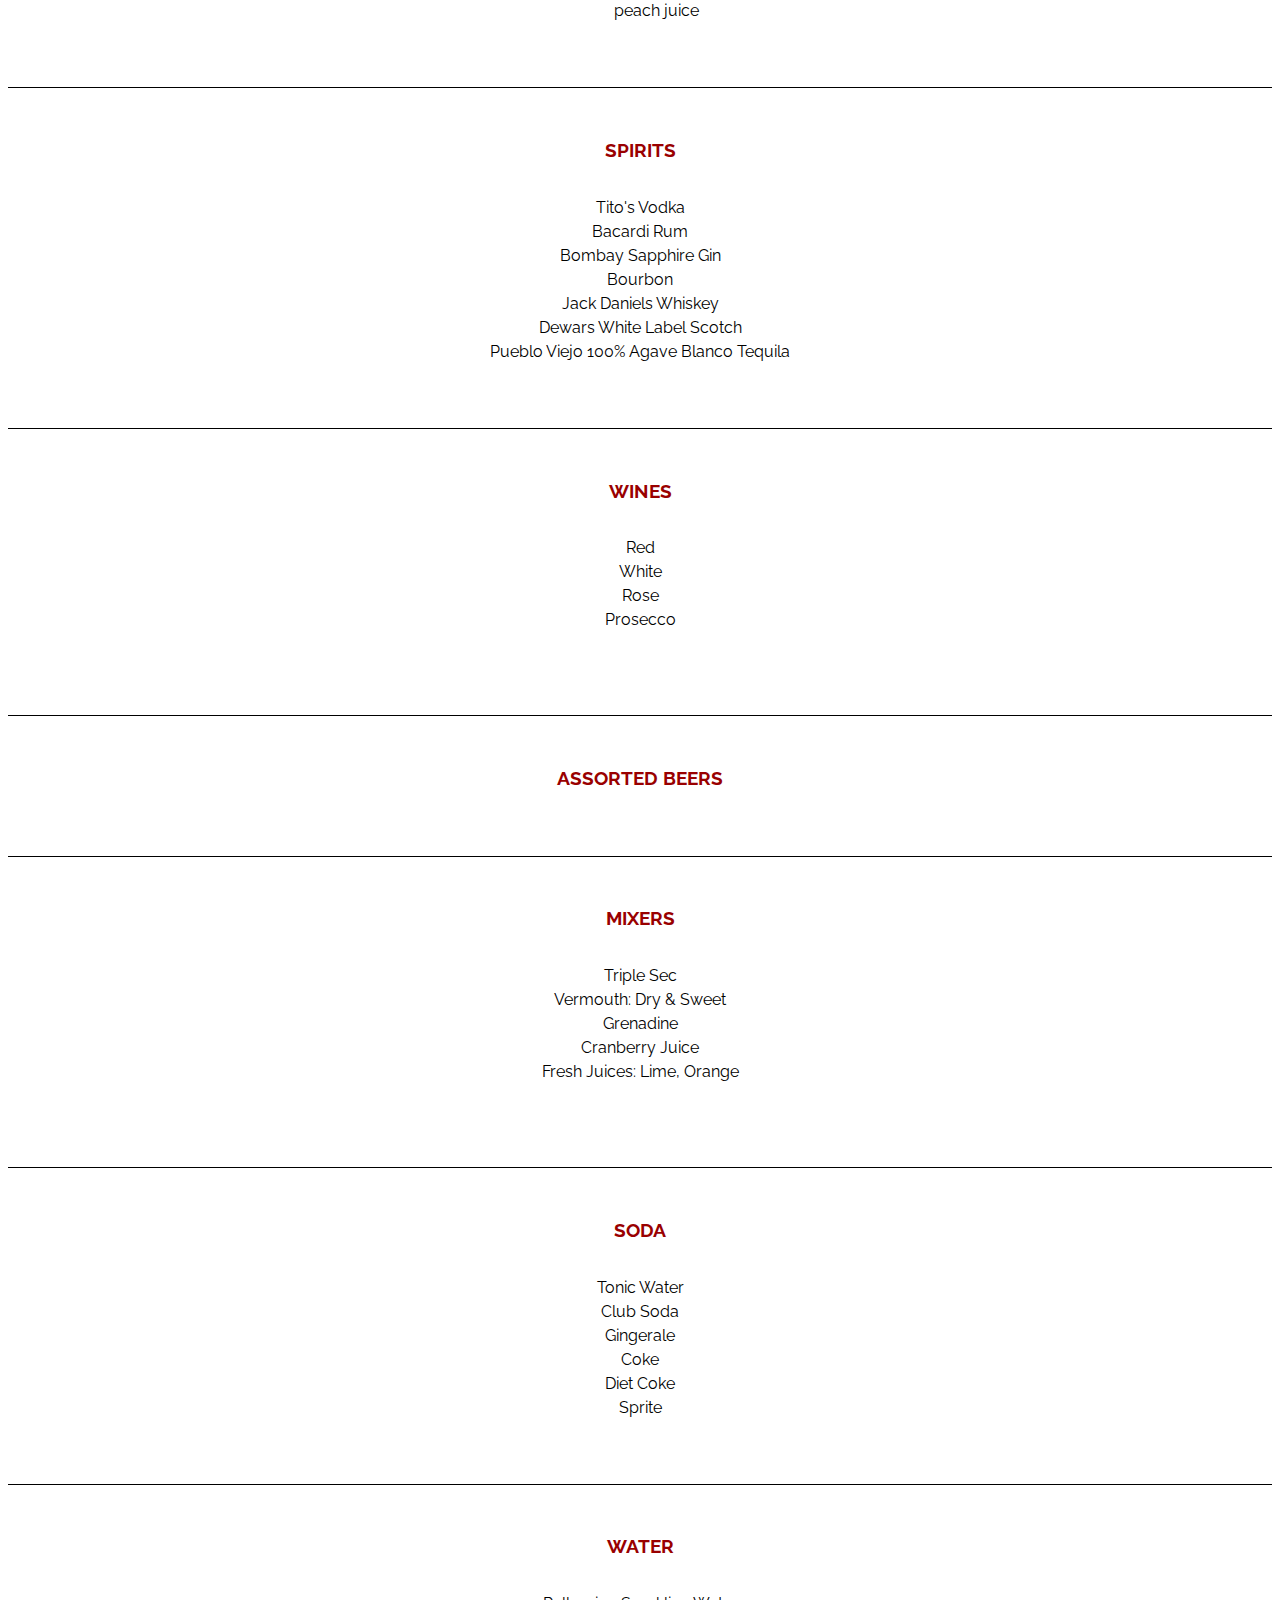
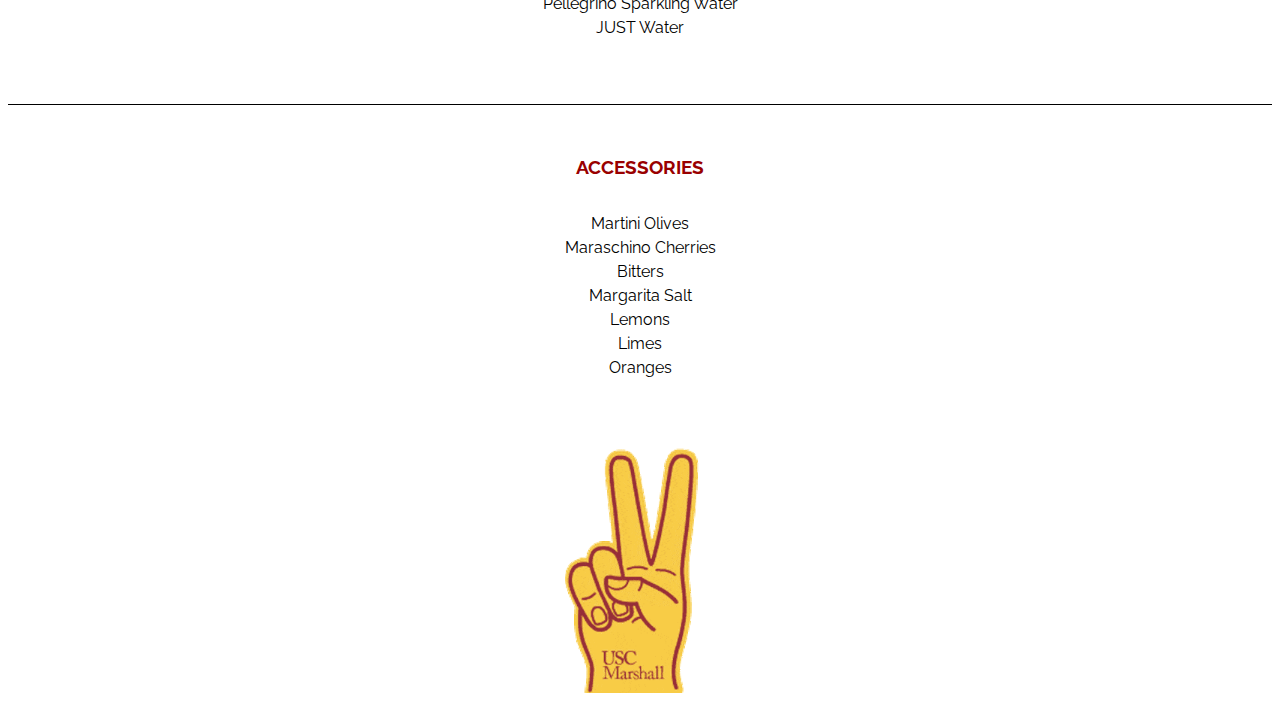
==== commit 15a433c1: "Add files via upload" ====
--- a/index.html
+++ b/index.html
@@ -11,7 +11,7 @@
         <img class ="logo" src="usc_trojan.png" class="image" alt="">
     <h1> 2023 USC EMBA TAILGATE</h1>
     <H2>DRINK MENU</H2>
-</div>
+    </div>
 
 <div class="drink-container">
     <div class="drink-img-left">
@@ -145,6 +145,8 @@
     Oranges</p>
 </div>
 
+<img class ="footer-logo" src="fight_on.gif" class="image" alt="">
+
 </body>
 
 </html>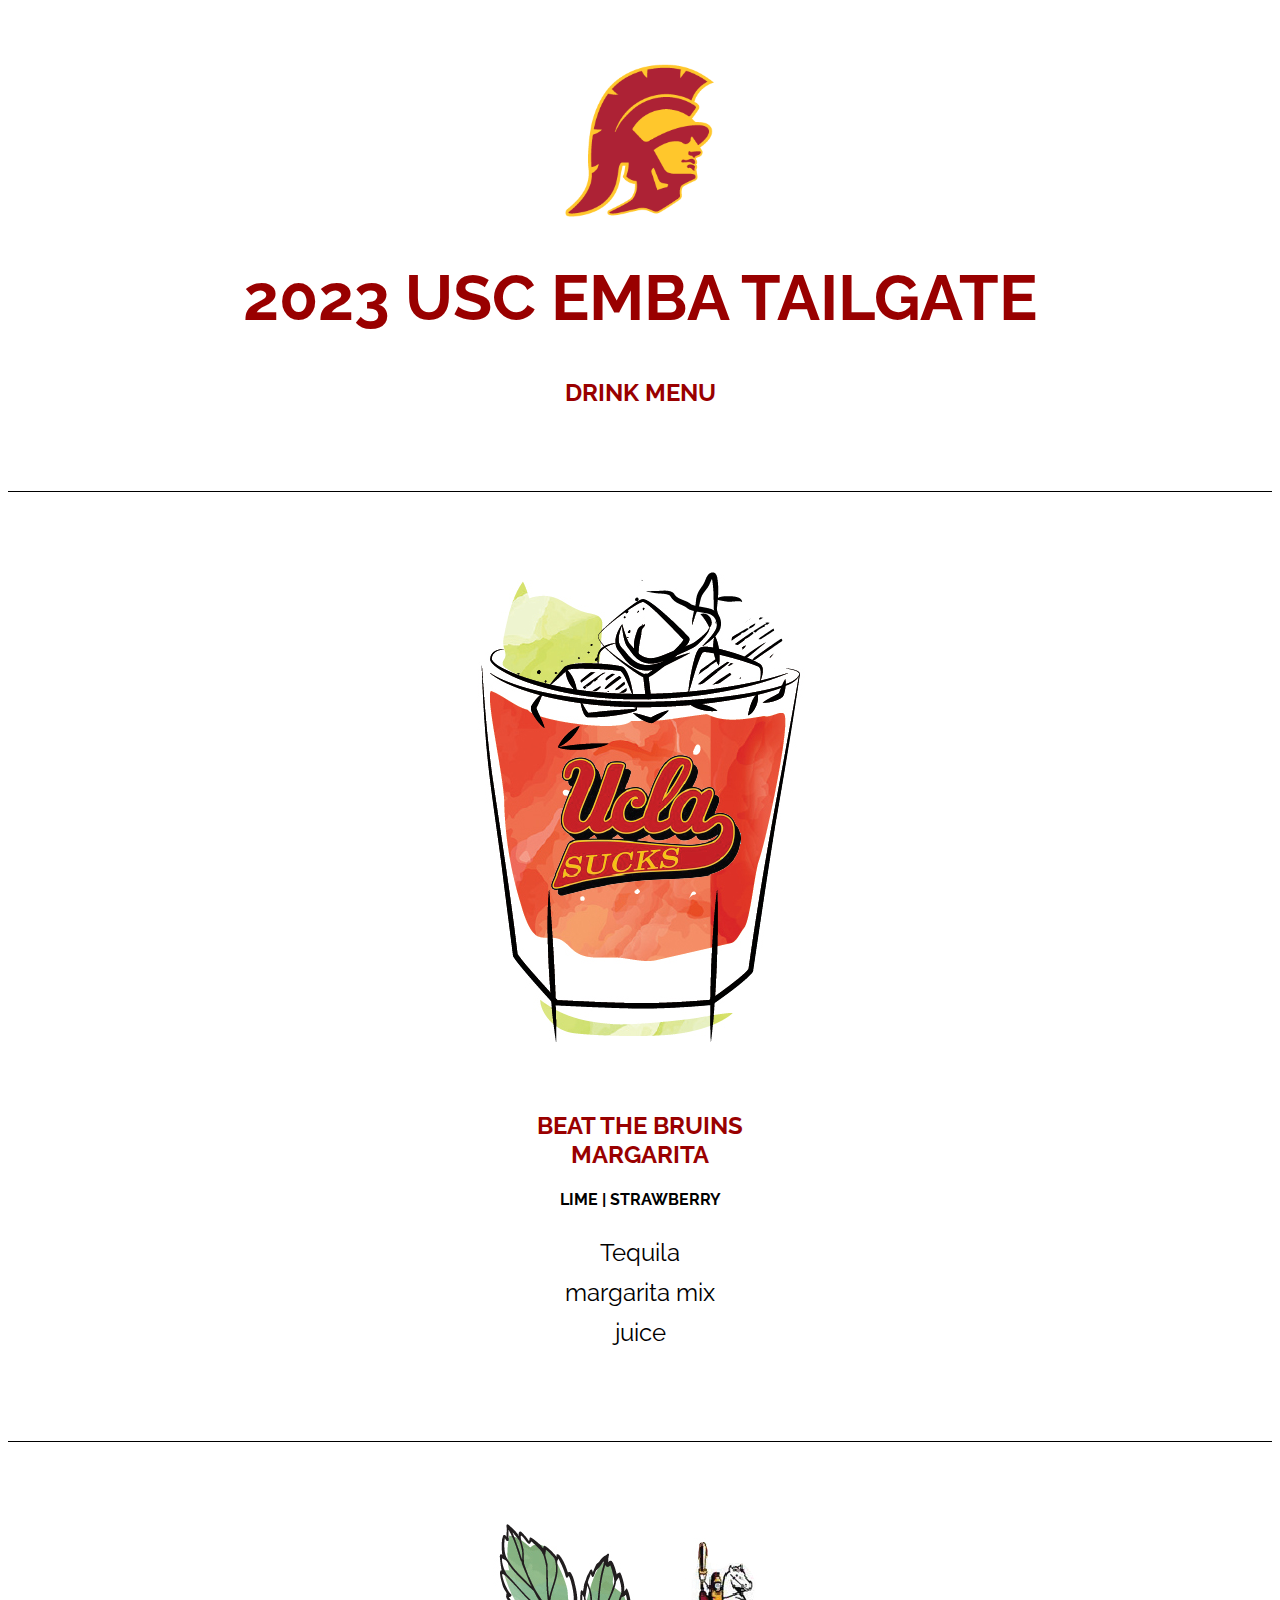
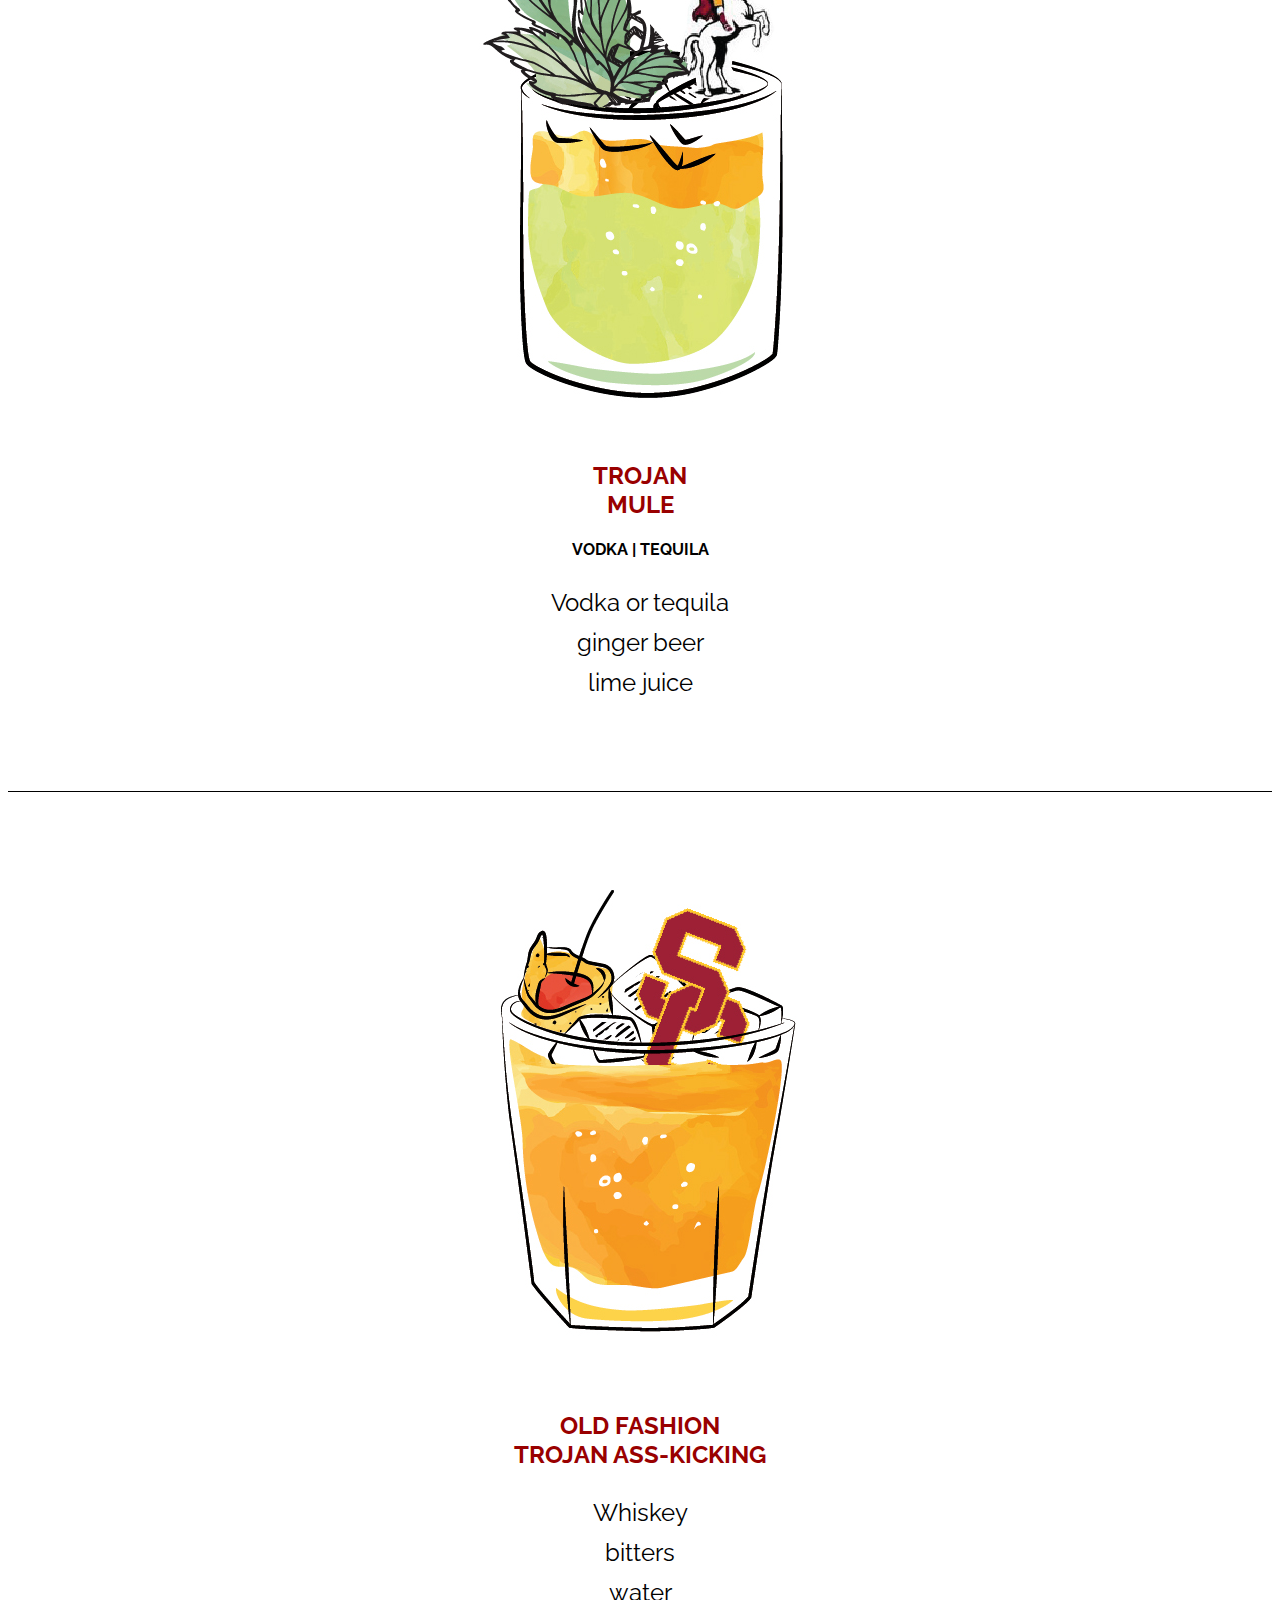
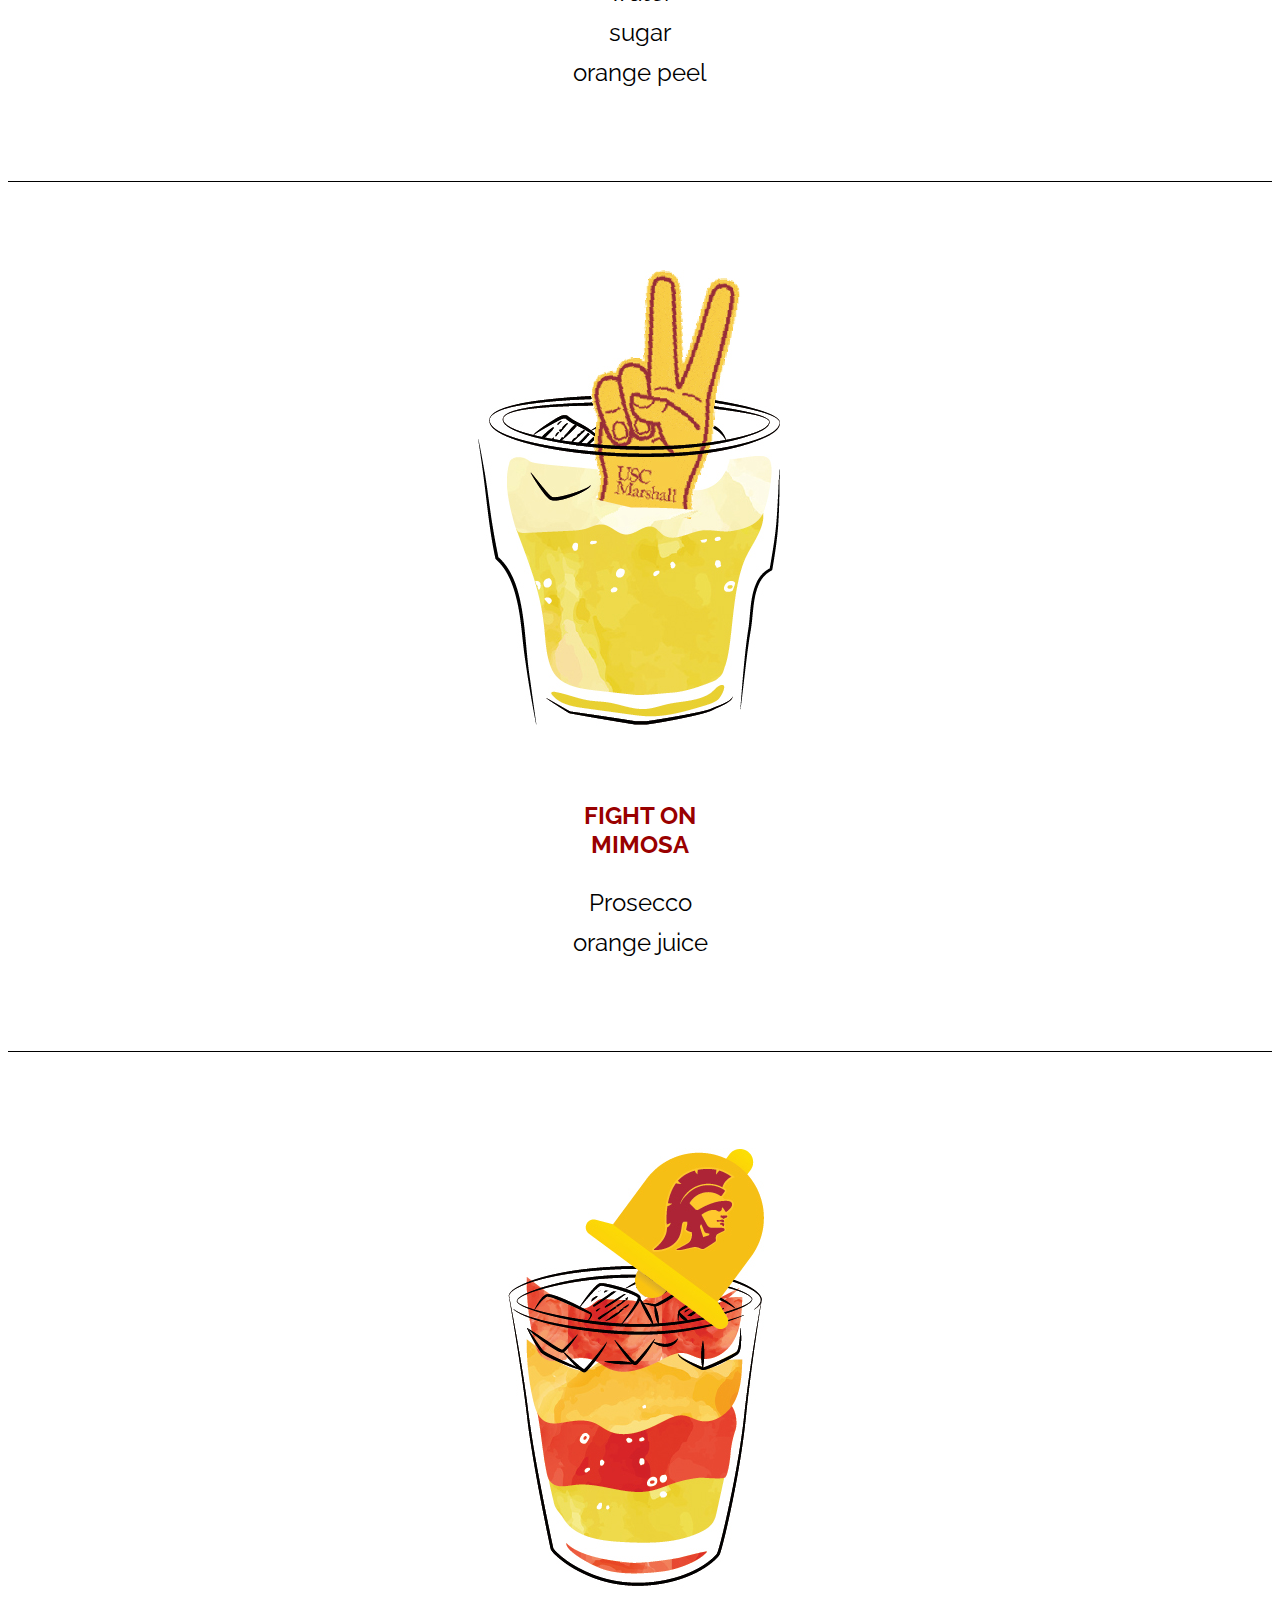
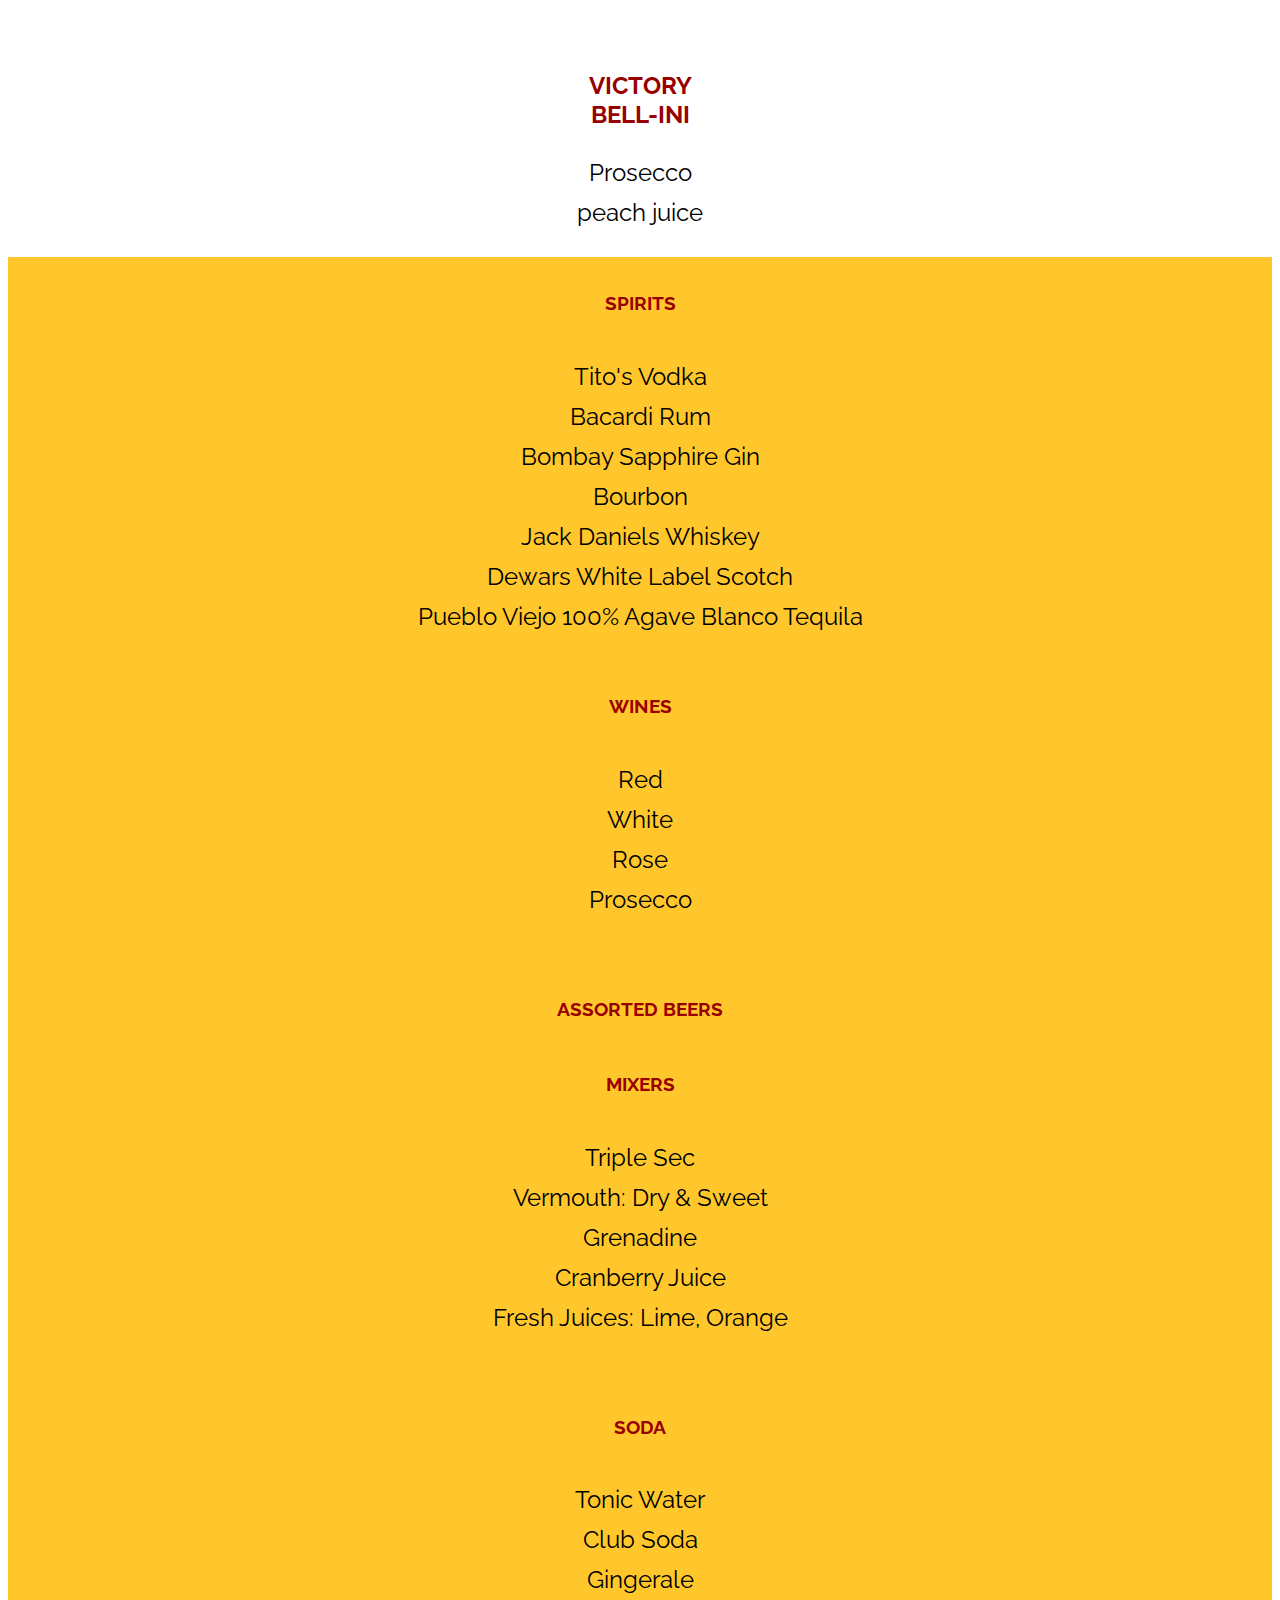
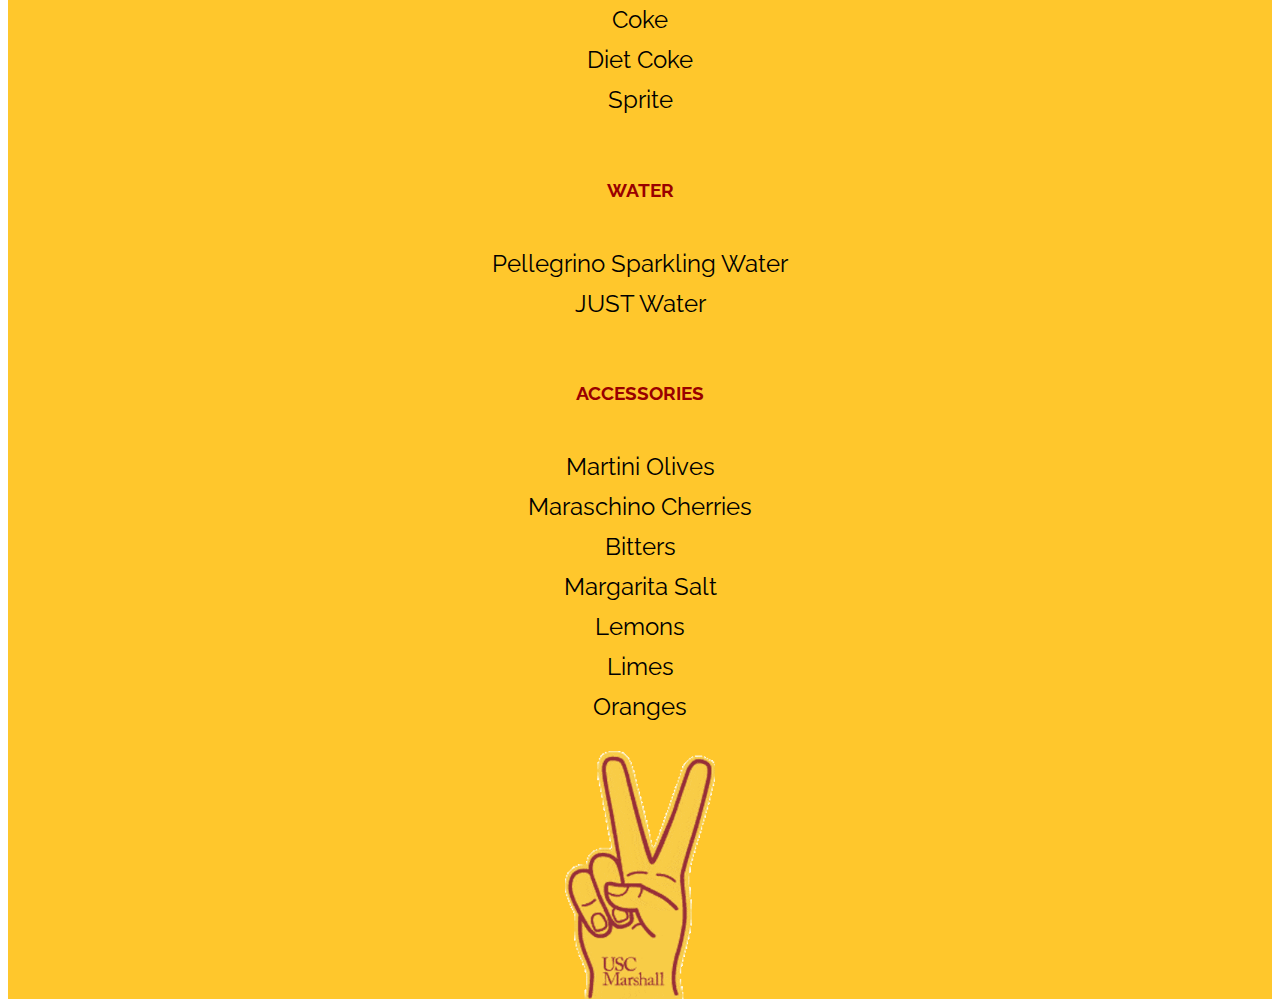
==== commit db367adc: "Add files via upload" ====
--- a/index.html
+++ b/index.html
@@ -14,7 +14,7 @@
     </div>
 
 <div class="drink-container">
-    <div class="drink-img-left">
+    <div class="drink-img">
     <img class ="drink" src="margarita-100.jpg" class="image" alt="">
     </div>
     <div class="recipe-right"> 
@@ -28,7 +28,7 @@
 </div>
 
 <div class="drink-container">
-    <div class="drink-img-right">
+    <div class="drink-img">
         <img class ="drink" src="trojan-mule-100.jpg" class="image" alt="">
         </div> 
     <div class="recipe-left"> 
@@ -43,7 +43,7 @@
 </div>
 
 <div class="drink-container">
-    <div class="drink-img-left">
+    <div class="drink-img">
     <img class ="drink" src="old-fashion-100.jpg" class="image" alt="">
     </div>
     <div class="recipe-right"> 
@@ -59,7 +59,7 @@
 </div>
 
 <div class="drink-container">
-    <div class="drink-img-right">
+    <div class="drink-img">
         <img class ="drink" src="fight-on-mimosa-100.jpg" class="image" alt="">
         </div> 
     <div class="recipe-left"> 
@@ -73,7 +73,7 @@
 </div>
 
 <div class="drink-container">
-    <div class="drink-img-left">
+    <div class="drink-img">
     <img class ="drink" src="bellini-100.jpg" class="image" alt="">
     </div>
     <div class="recipe-right"> 
@@ -143,9 +143,10 @@
     Lemons<br>
     Limes<br>
     Oranges</p>
+    <img class ="footer-logo" src="fight_on.gif" class="image" alt="">
 </div>
 
-<img class ="footer-logo" src="fight_on.gif" class="image" alt="">
+
 
 </body>
 
--- a/css/style.css
+++ b/css/style.css
@@ -30,17 +30,19 @@
 }
 
 p{
-    line-height: 1.5rem;
+    line-height: 2.5rem;
     color: black;
+    font-size: 1.5rem;
 }
 
 .container{
 
-    margin: 3em auto;
+    margin: 0 auto;
     text-align: center;
     align-items: center;
-    border-top: 1px solid black;
-    padding-top: 2em;
+    /* border-top: 1px solid black; */
+    padding-top: 1em;
+    background-color: #ffc72c;
 }
 .drink-container{
     display:flex;
@@ -48,31 +50,27 @@
     margin: 0 auto;
     text-align: center;
     align-items: center;
-    justify-content: space-evenly;
+    /* justify-content: space-evenly; */
 }
 
-.drink-img-left{
-    width: 40%;
-    padding: 3em;
+.drink-img{
+    width: 100%;
+    padding-bottom: 1em;
+    padding-top: 3em;
     border-top: 1px solid black;
-margin-top: 3em;
-}
-.drink-img-right{
-    width: 40%;
-    padding: 3em;
-    border-top: 1px solid black;
-    margin-top: 3em;
+    margin-top: 4em;
 }
 
+
 .recipe-left{
-    margin-left: 2em;
-    width: 50%;
+    /* margin-left: 2em; */
+    width: 100%;
     text-align: center;
 }
 
 .recipe-right{
-    margin-left: 2em;
-    width: 50%;
+    /* margin-left: 2em; */
+    width: 100%;
     text-align: center;
     
 }
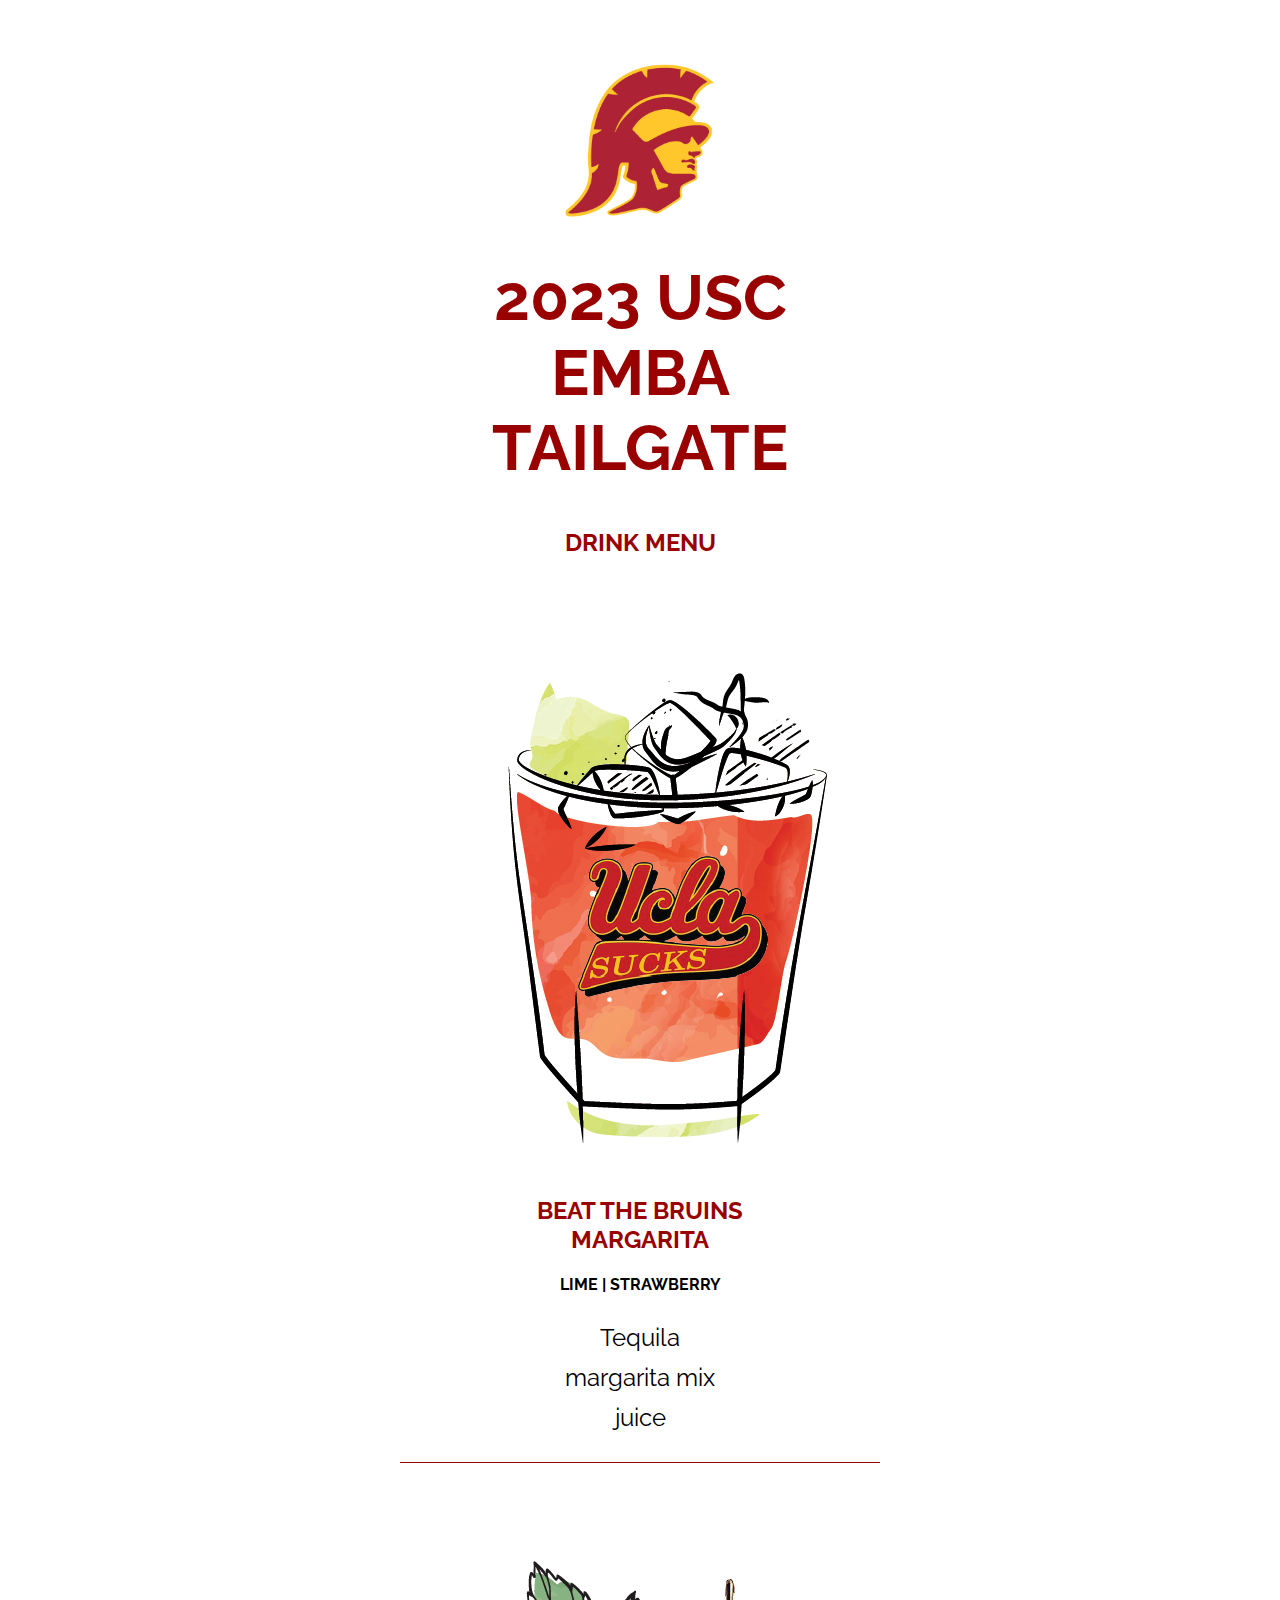
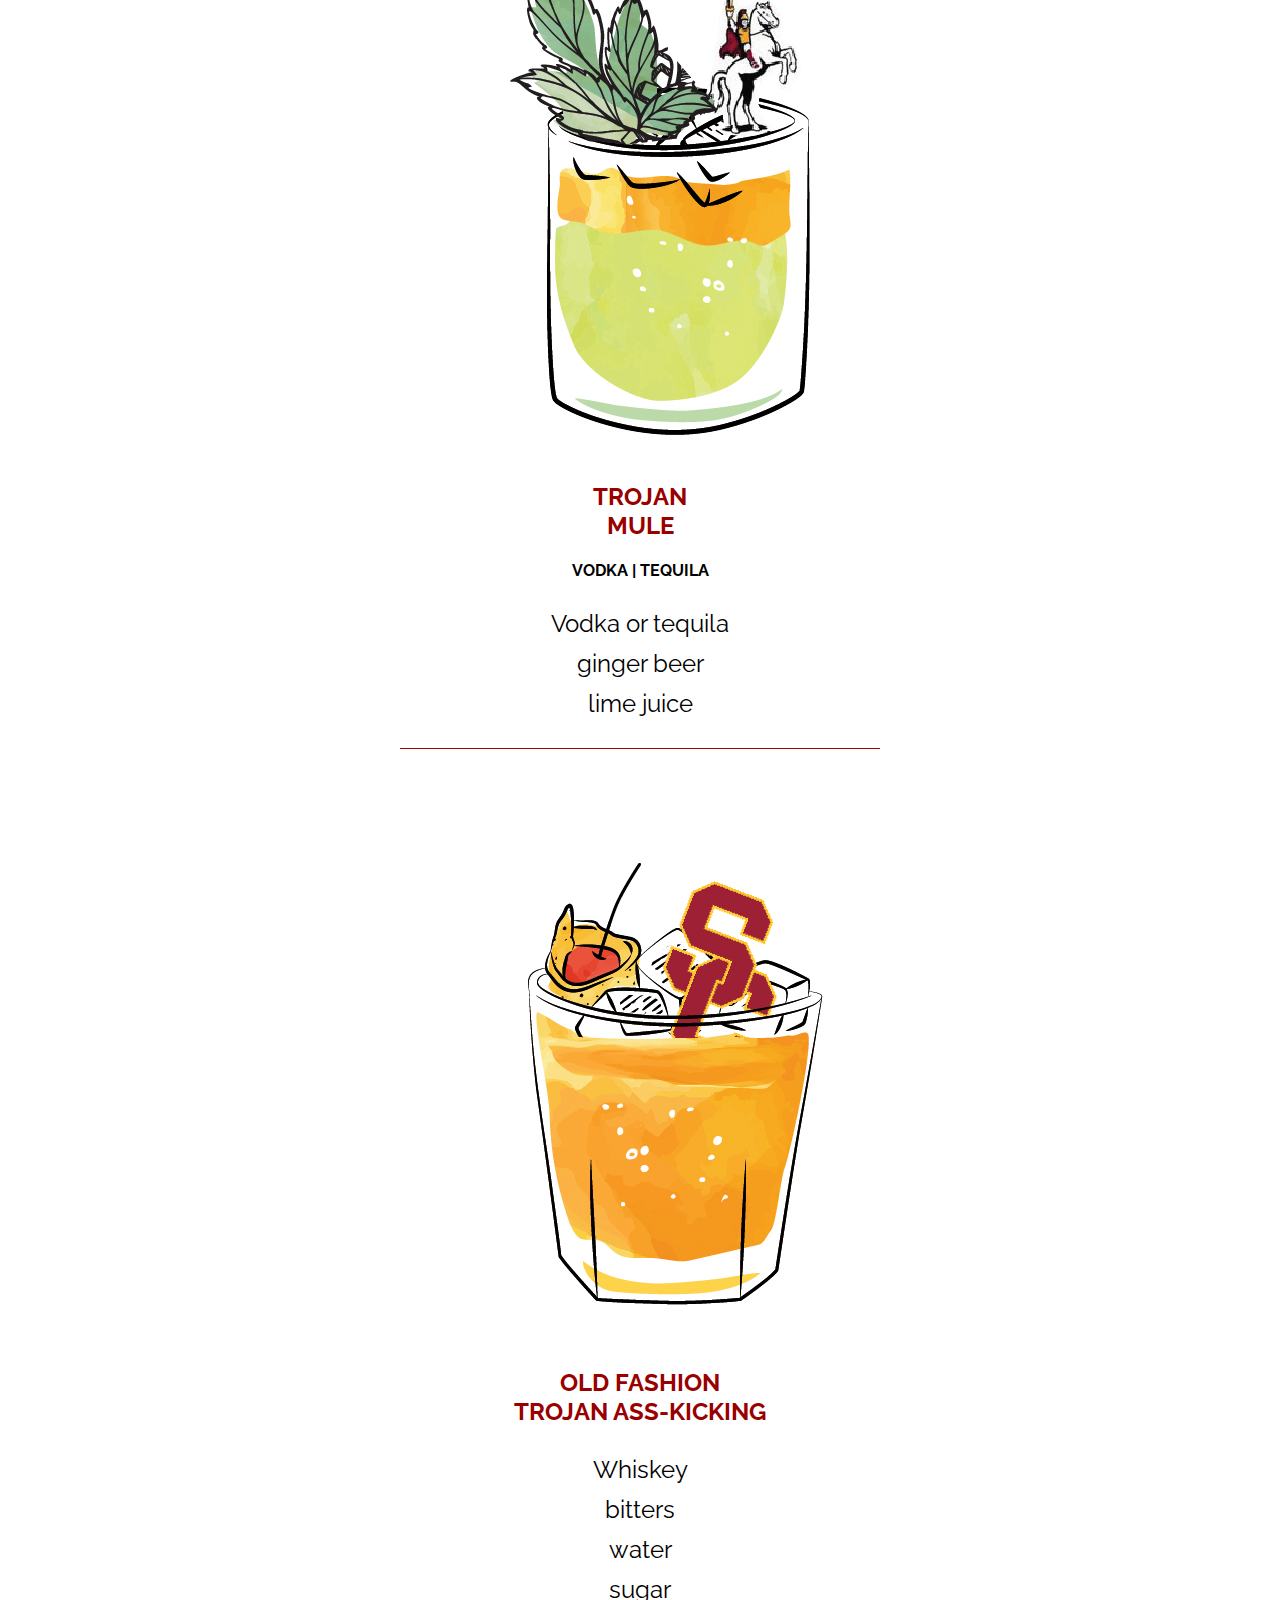
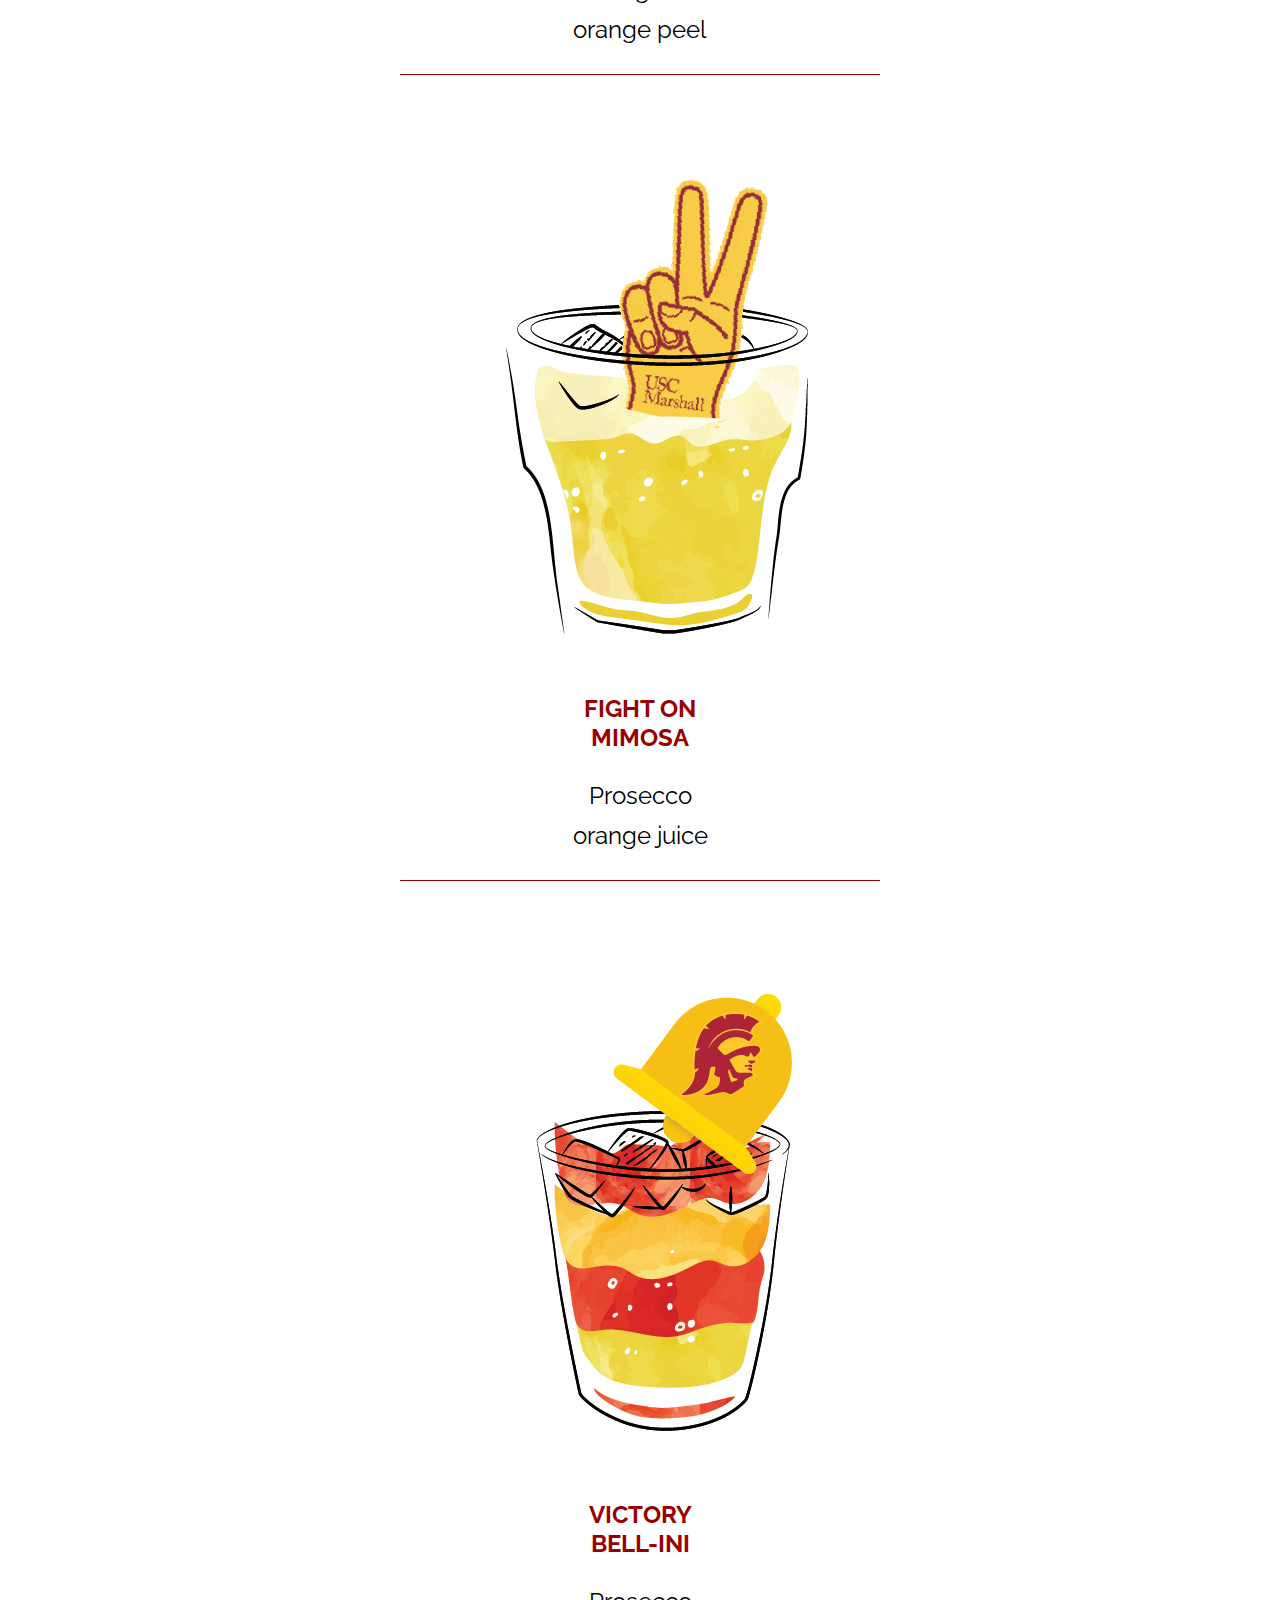
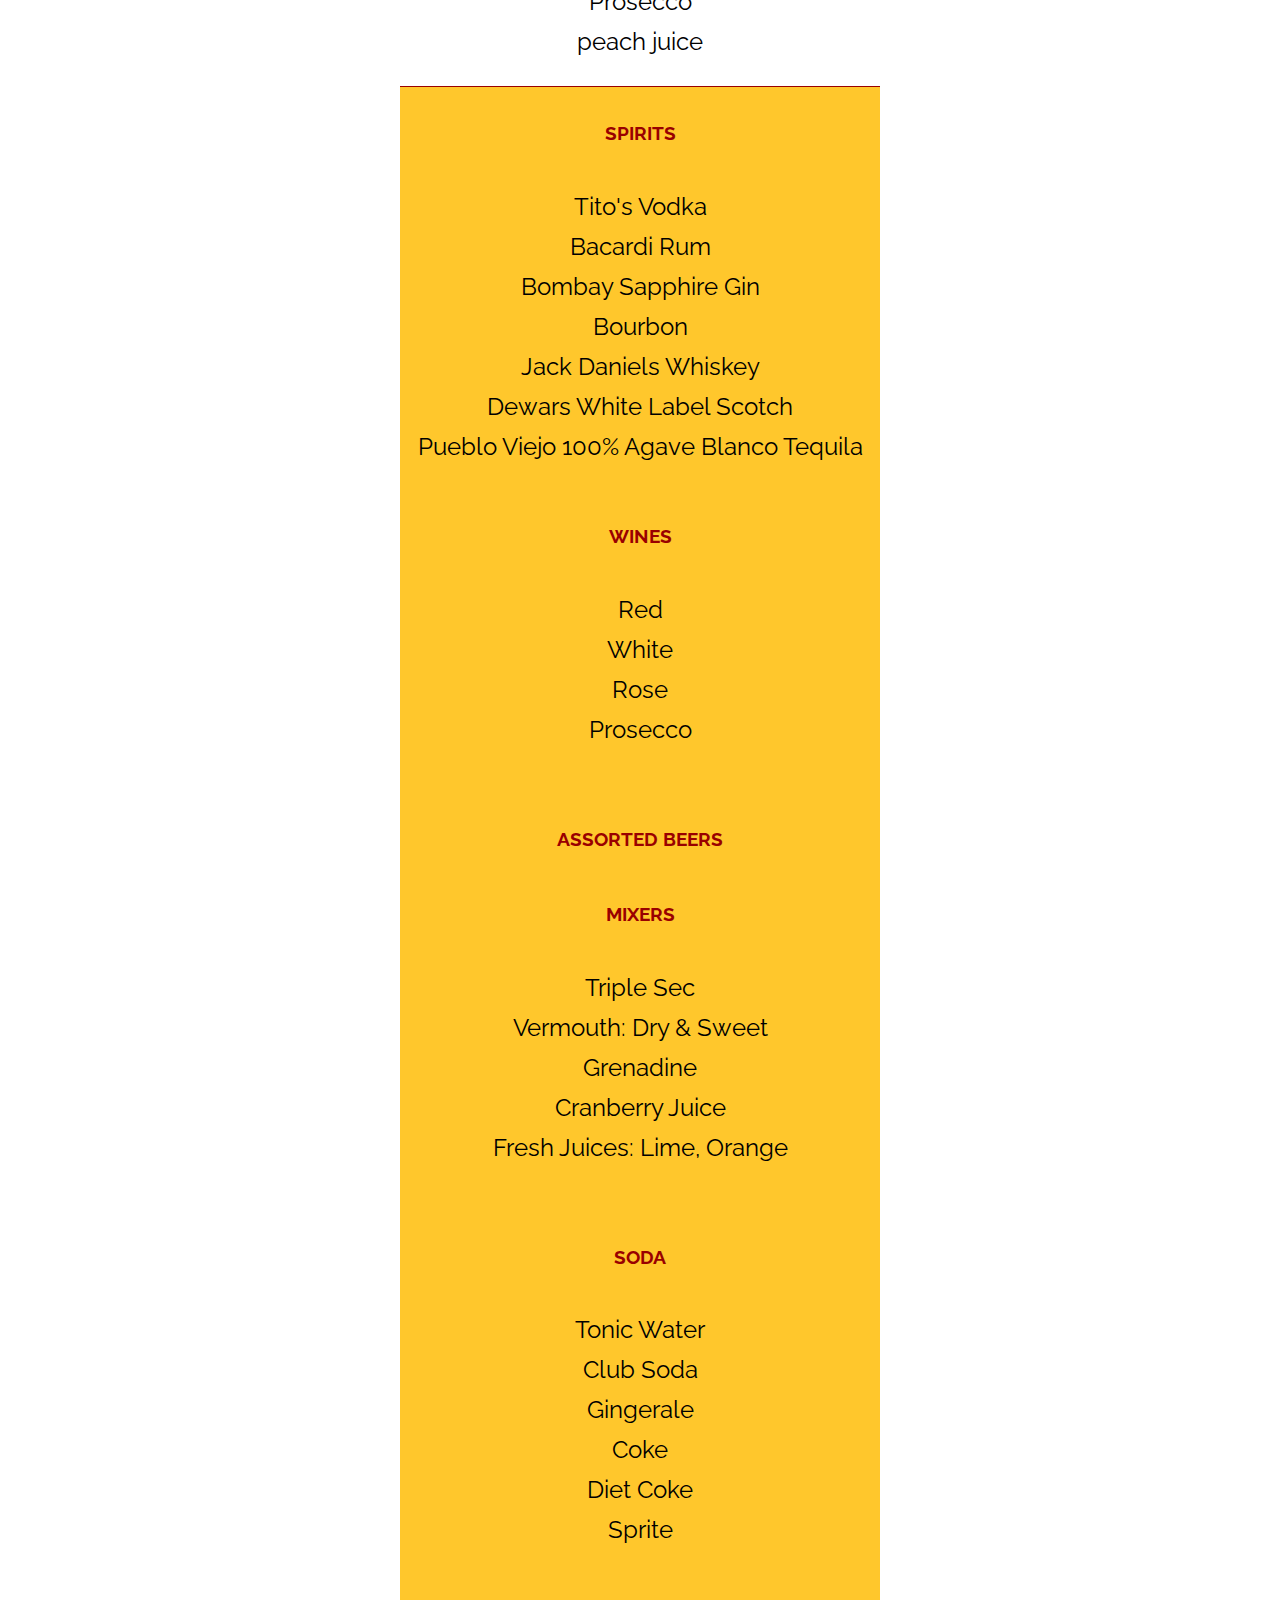
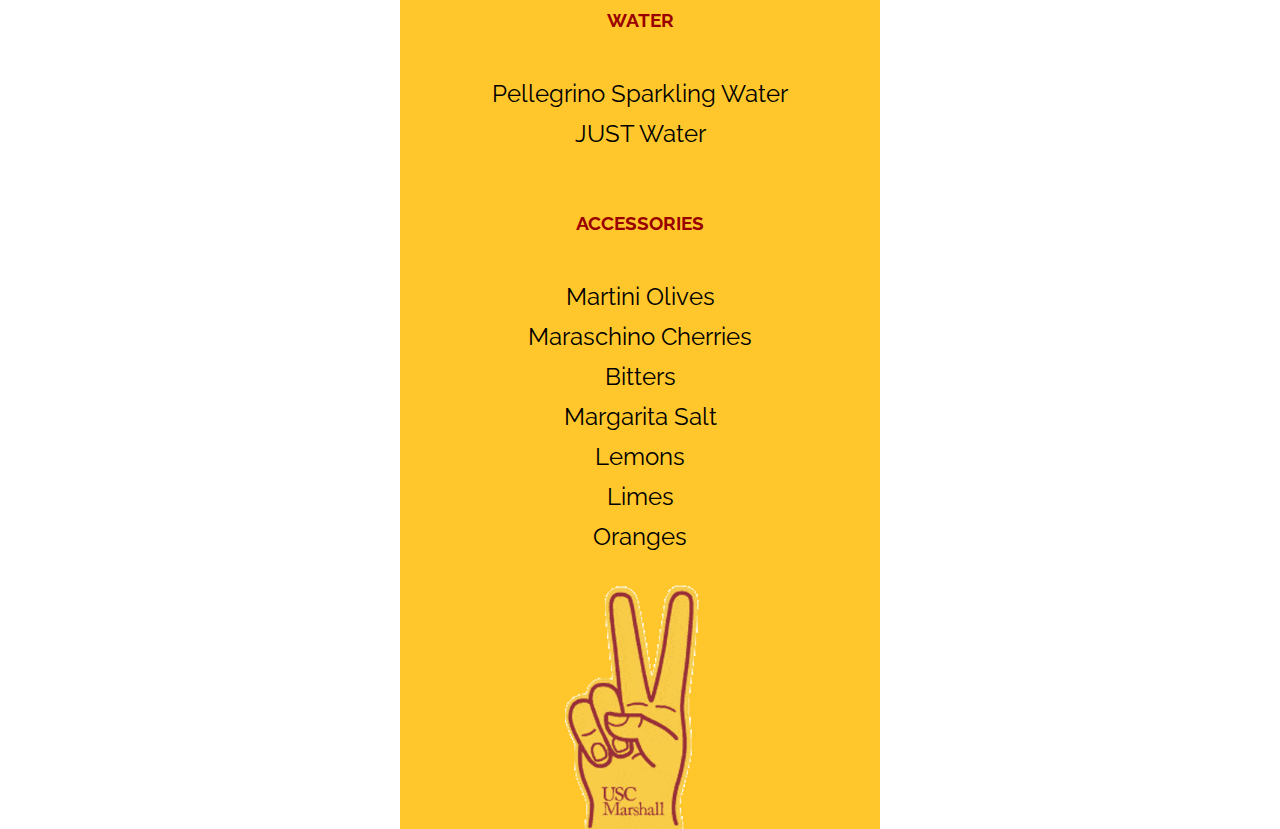
==== commit a5daa450: "Add files via upload" ====
--- a/index.html
+++ b/index.html
@@ -3,10 +3,10 @@
         <link href="https://fonts.googleapis.com/css?family=Raleway:300,700&display=swap" rel="stylesheet">
 
         <link rel="stylesheet" href="css/style.css">
-        <meta name="viewport" content="width=device-width, initial-scale=1.0">
+        <!-- <meta name="viewport" content="width=device-width, initial-scale=1.0"> -->
     </head>
 <body>
-
+<div class="container-main">
     <div class="header">
         <img class ="logo" src="usc_trojan.png" class="image" alt="">
     <h1> 2023 USC EMBA TAILGATE</h1>
@@ -146,7 +146,7 @@
     <img class ="footer-logo" src="fight_on.gif" class="image" alt="">
 </div>
 
-
+</div>
 
 </body>
 
--- a/css/style.css
+++ b/css/style.css
@@ -1,5 +1,6 @@
 body{
     font-family: 'Raleway', sans-serif;
+    margin:0;
 }
 .header{
     margin-top: 4em;
@@ -20,6 +21,11 @@
     color: #990000;
 
 
+}
+
+.container-main{
+    width:480px;
+    margin: 0 auto;
 }
 
 .container{
@@ -55,10 +61,11 @@
 
 .drink-img{
     width: 100%;
-    padding-bottom: 1em;
-    padding-top: 3em;
-    border-top: 1px solid black;
+    /* padding-bottom: 1em; */
+    /* padding-top: 3em; */
+
     margin-top: 4em;
+    /* margin-right: 100px; */
 }
 
 
@@ -66,12 +73,16 @@
     /* margin-left: 2em; */
     width: 100%;
     text-align: center;
+    border-bottom: 1px solid #990000;
+    border-width: 50%;
 }
 
 .recipe-right{
     /* margin-left: 2em; */
     width: 100%;
     text-align: center;
+    border-bottom: 1px solid #990000;
+    border-width: 50%;
     
 }
 
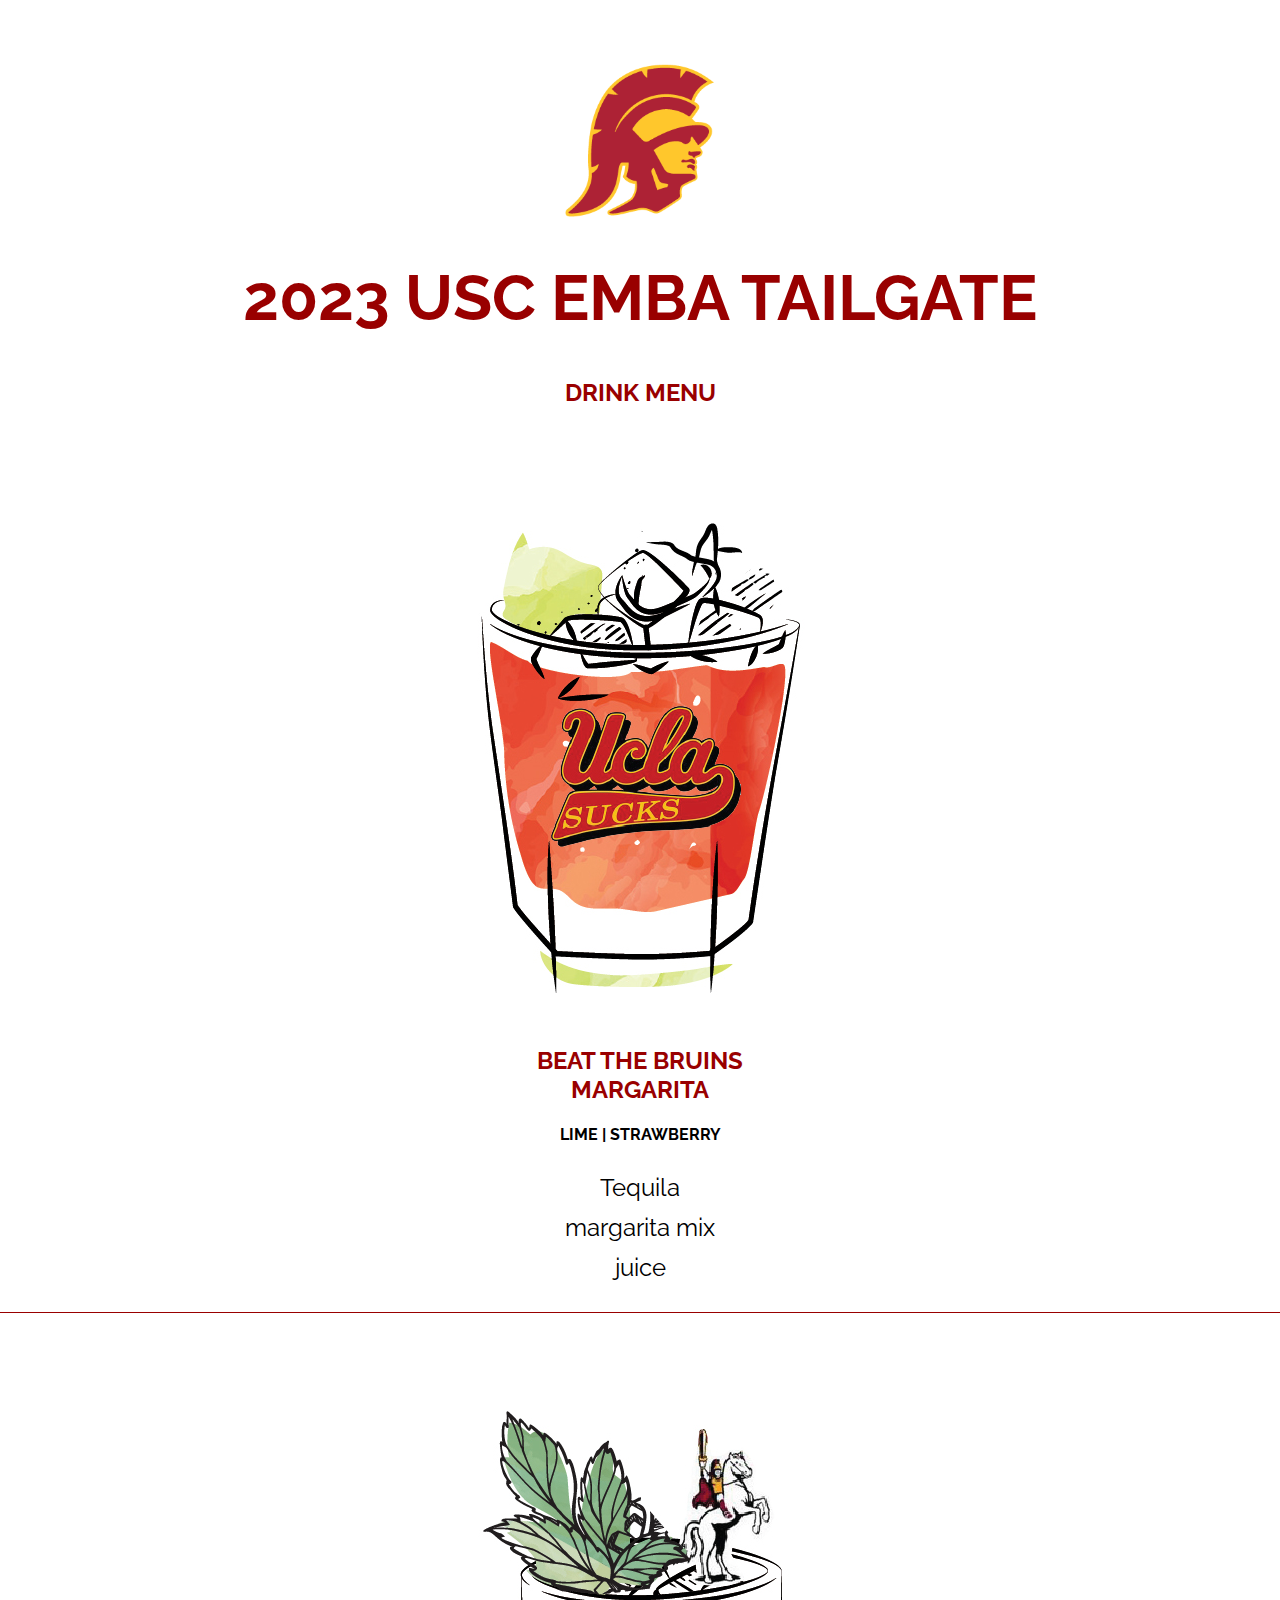
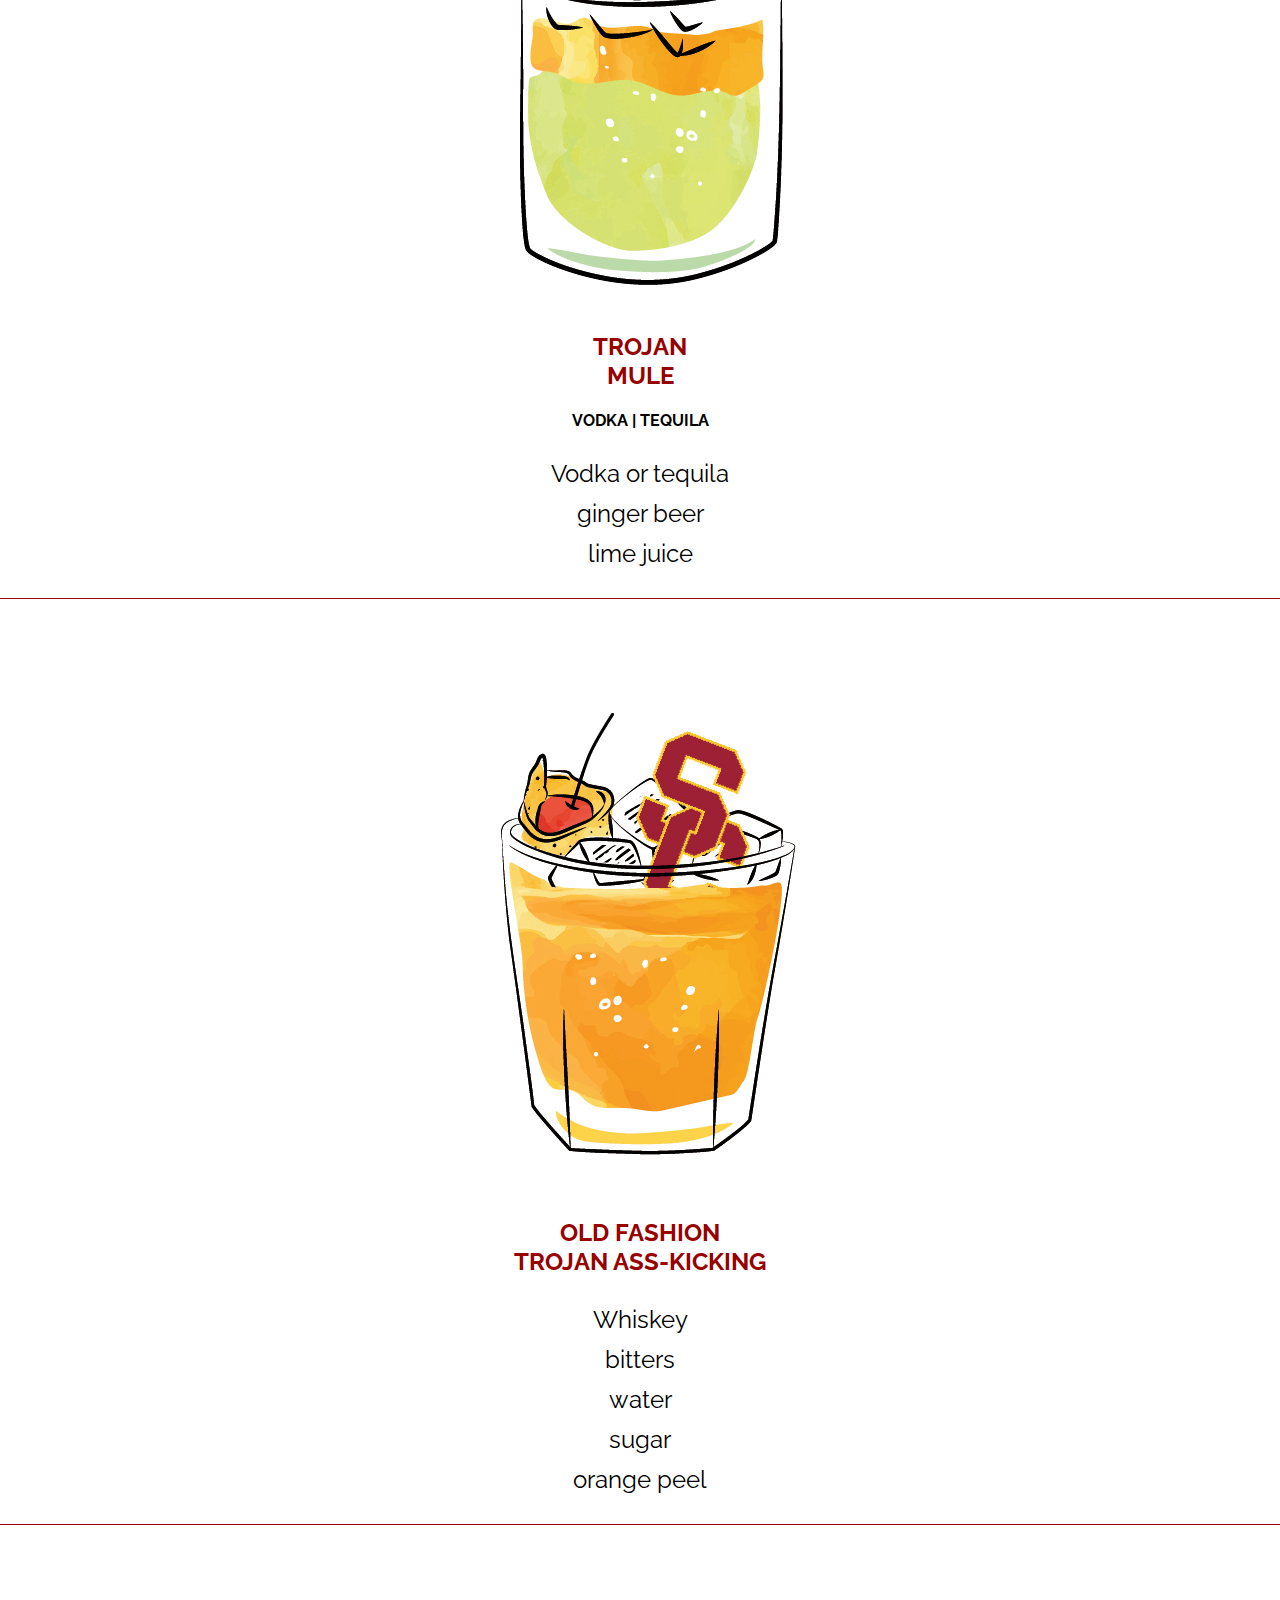
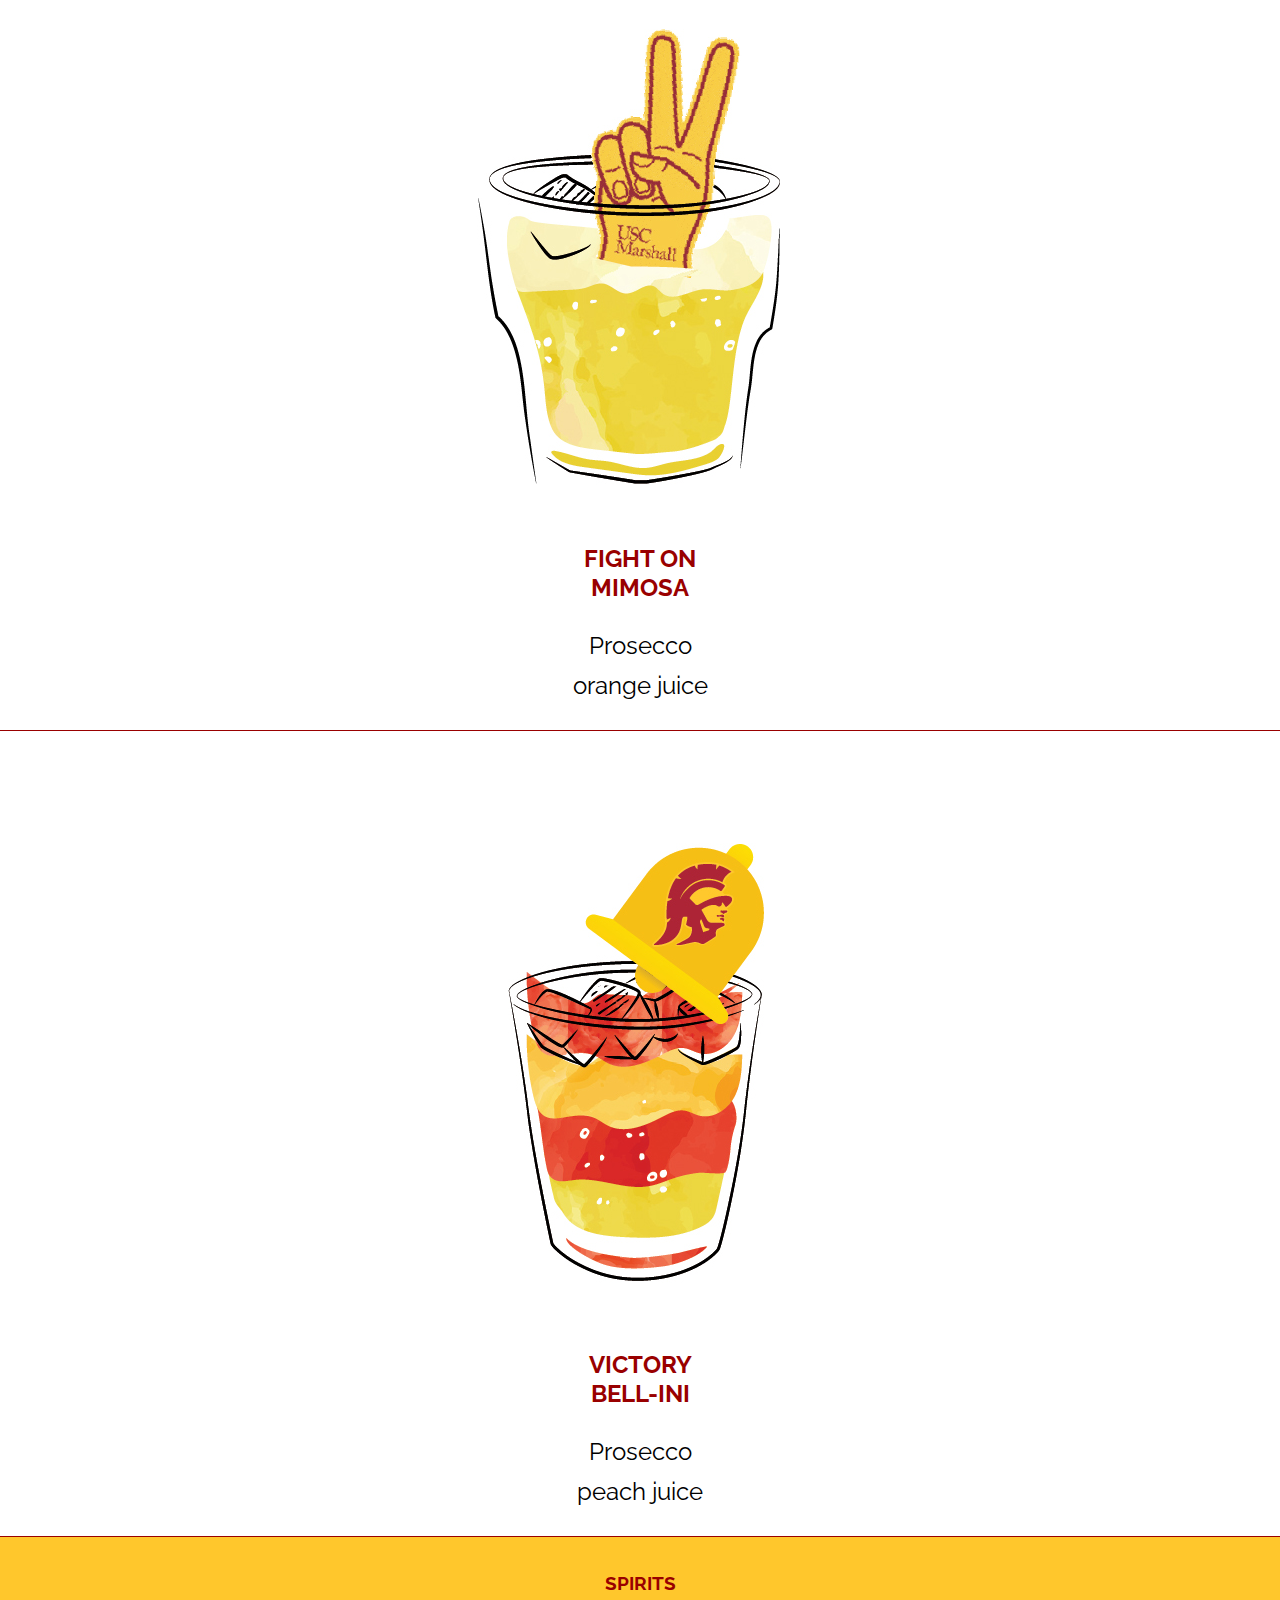
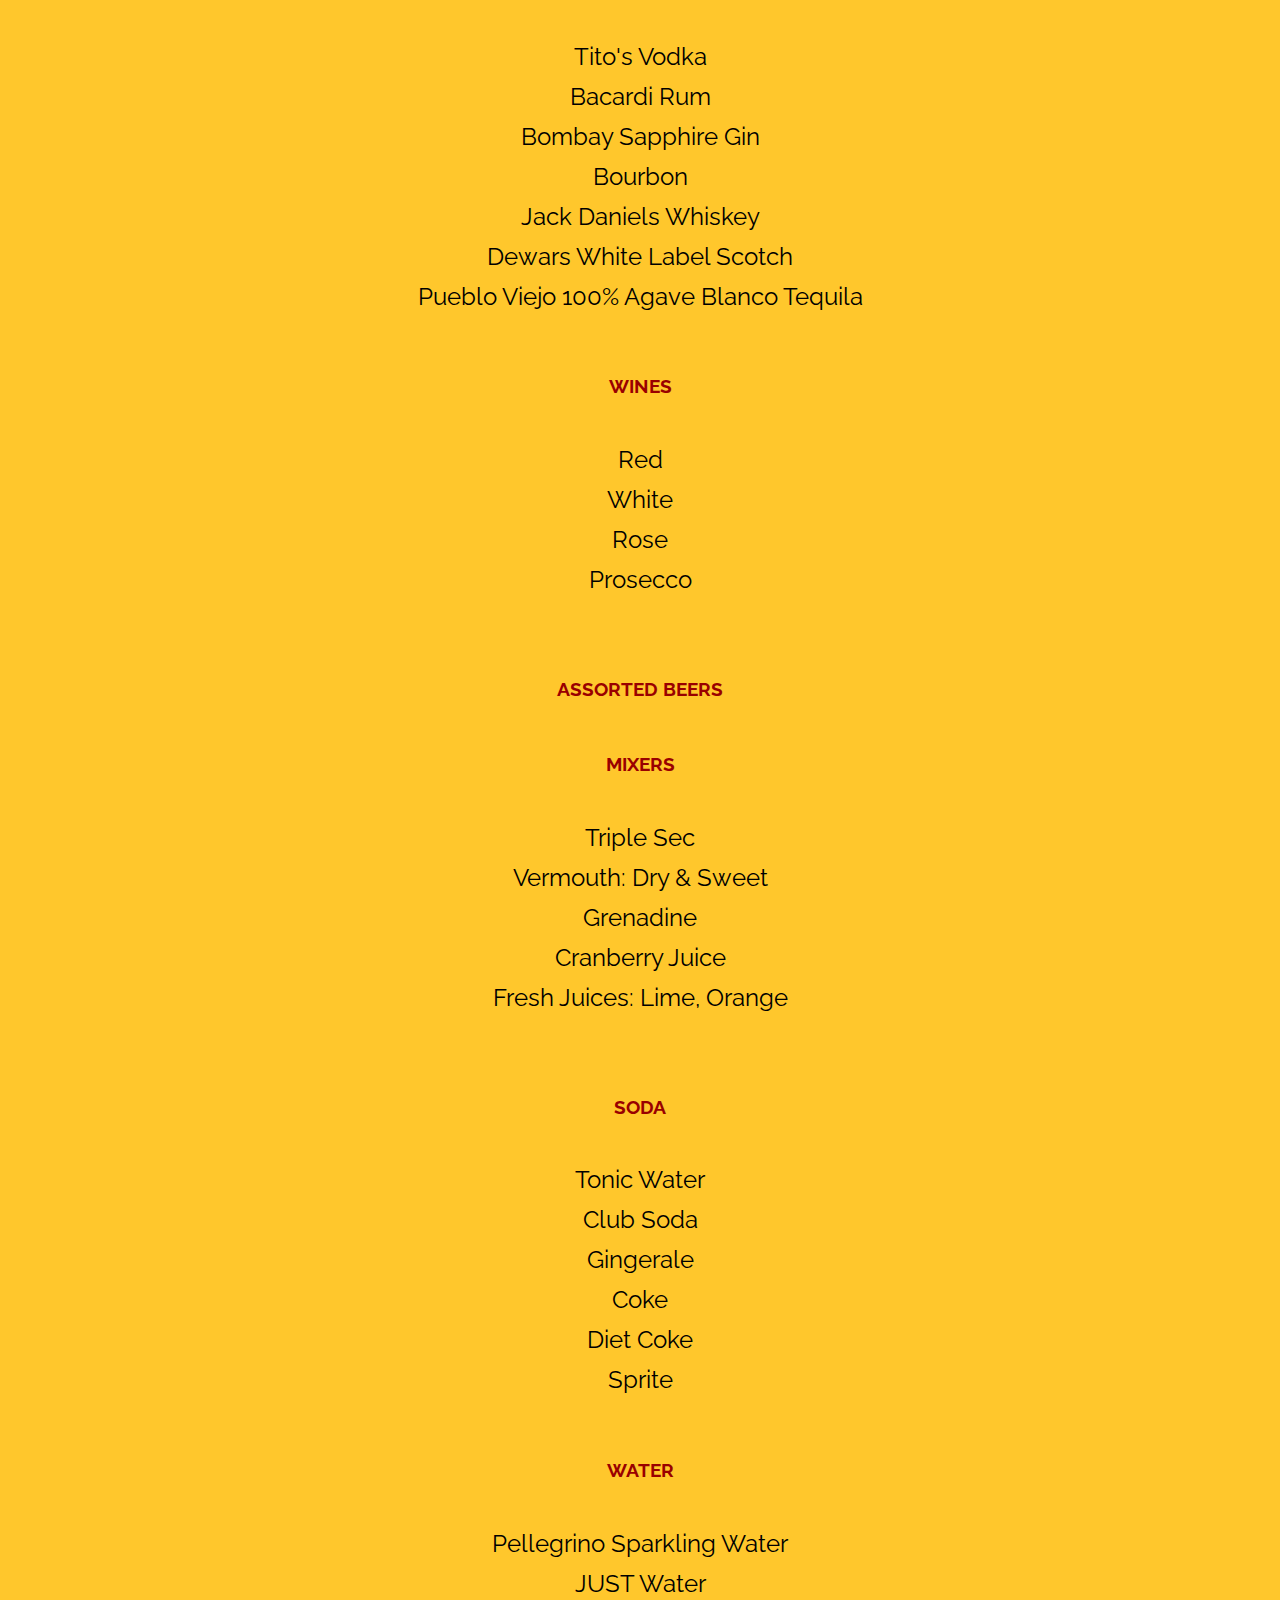
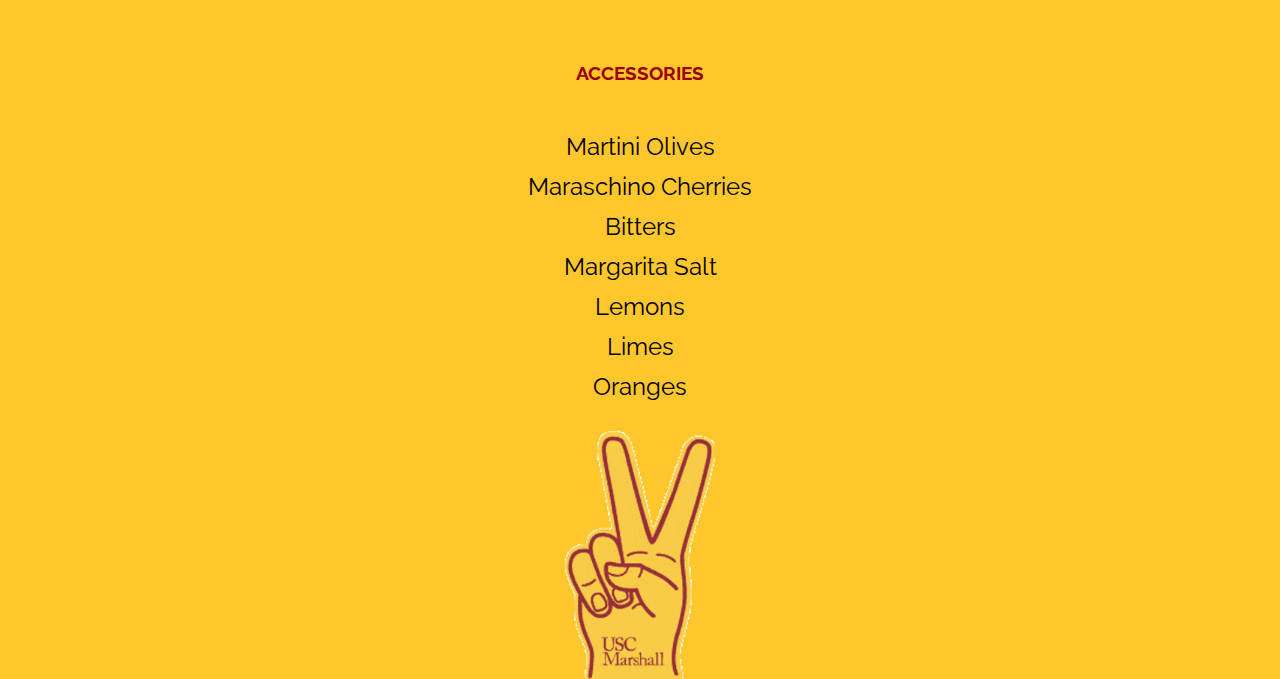
==== commit 791badca: "Add files via upload" ====
--- a/index.html
+++ b/index.html
@@ -3,7 +3,7 @@
         <link href="https://fonts.googleapis.com/css?family=Raleway:300,700&display=swap" rel="stylesheet">
 
         <link rel="stylesheet" href="css/style.css">
-        <!-- <meta name="viewport" content="width=device-width, initial-scale=1.0"> -->
+        <meta name="viewport" content="width=device-width, initial-scale=1.0">
     </head>
 <body>
 <div class="container-main">
--- a/css/style.css
+++ b/css/style.css
@@ -1,5 +1,9 @@
 body{
     font-family: 'Raleway', sans-serif;
+    margin:0;
+}
+
+img{
     margin:0;
 }
 .header{
@@ -24,7 +28,7 @@
 }
 
 .container-main{
-    width:480px;
+    width:100%;
     margin: 0 auto;
 }
 
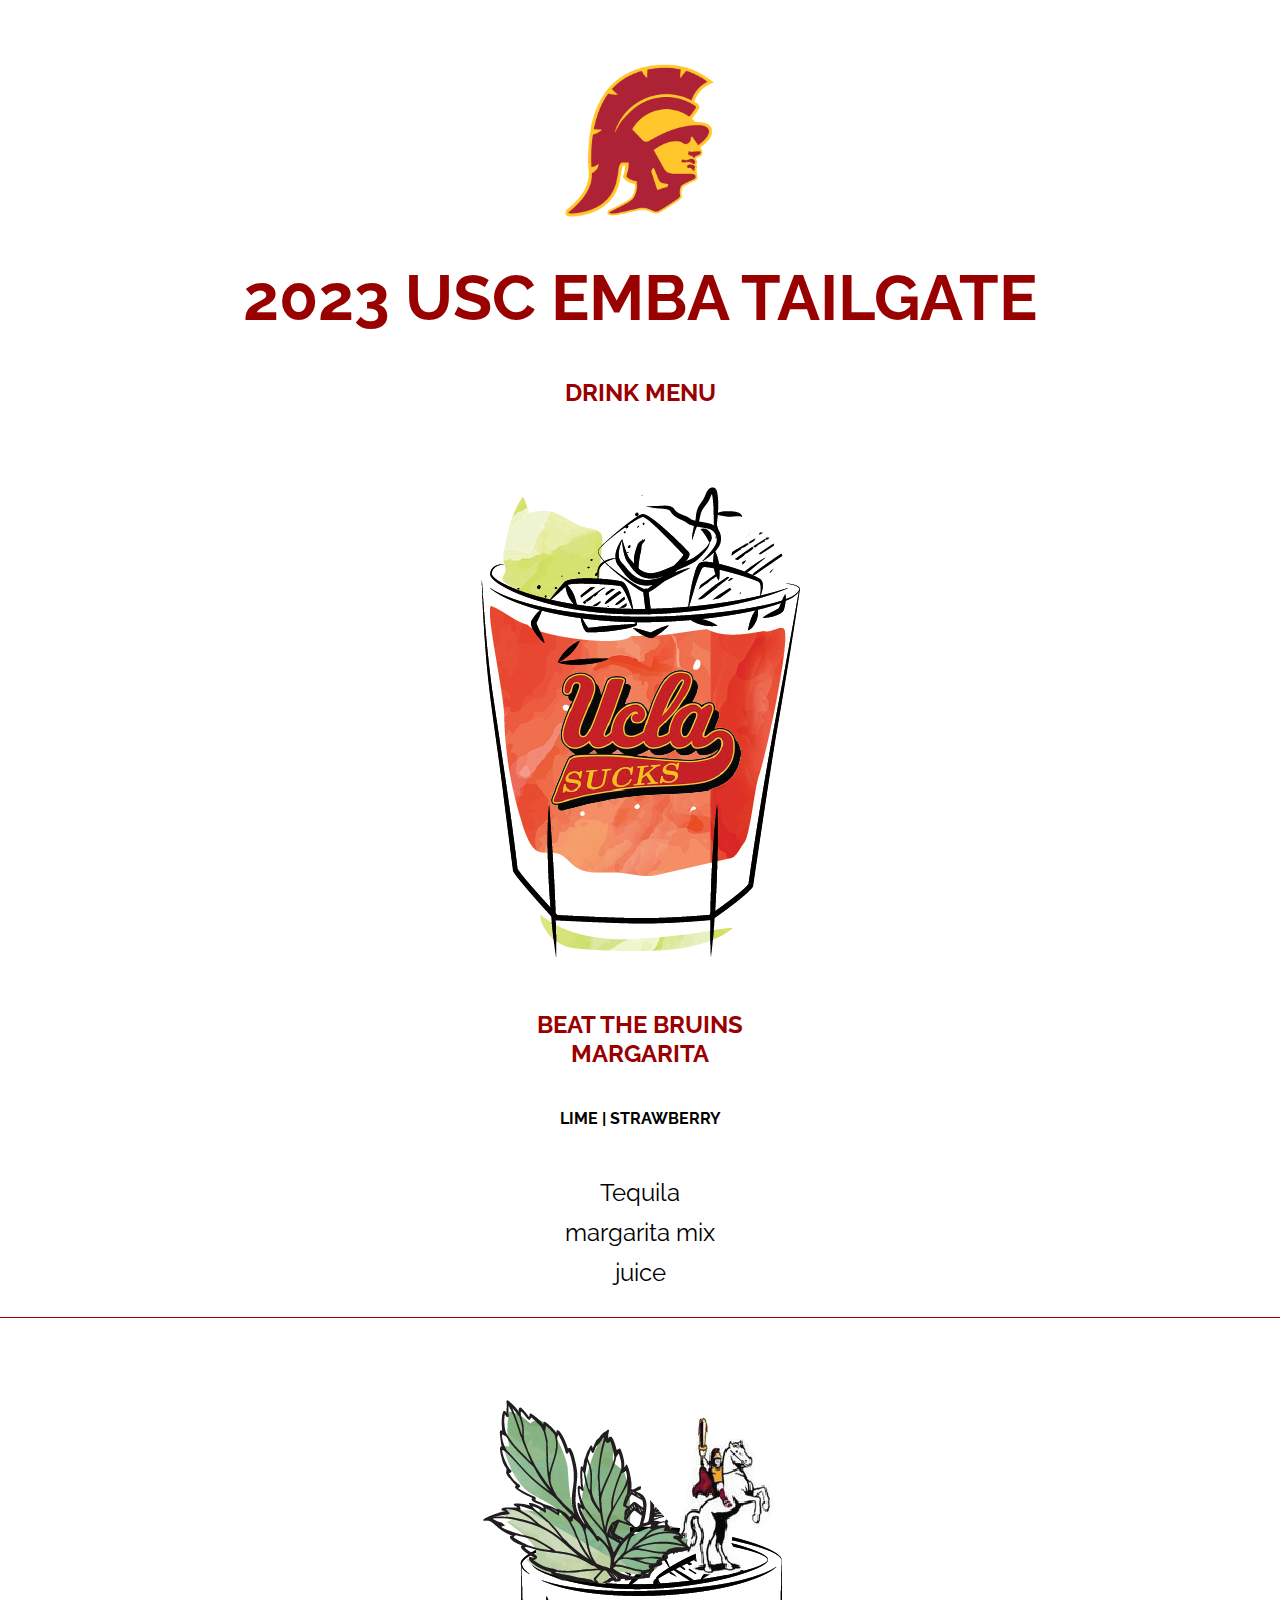
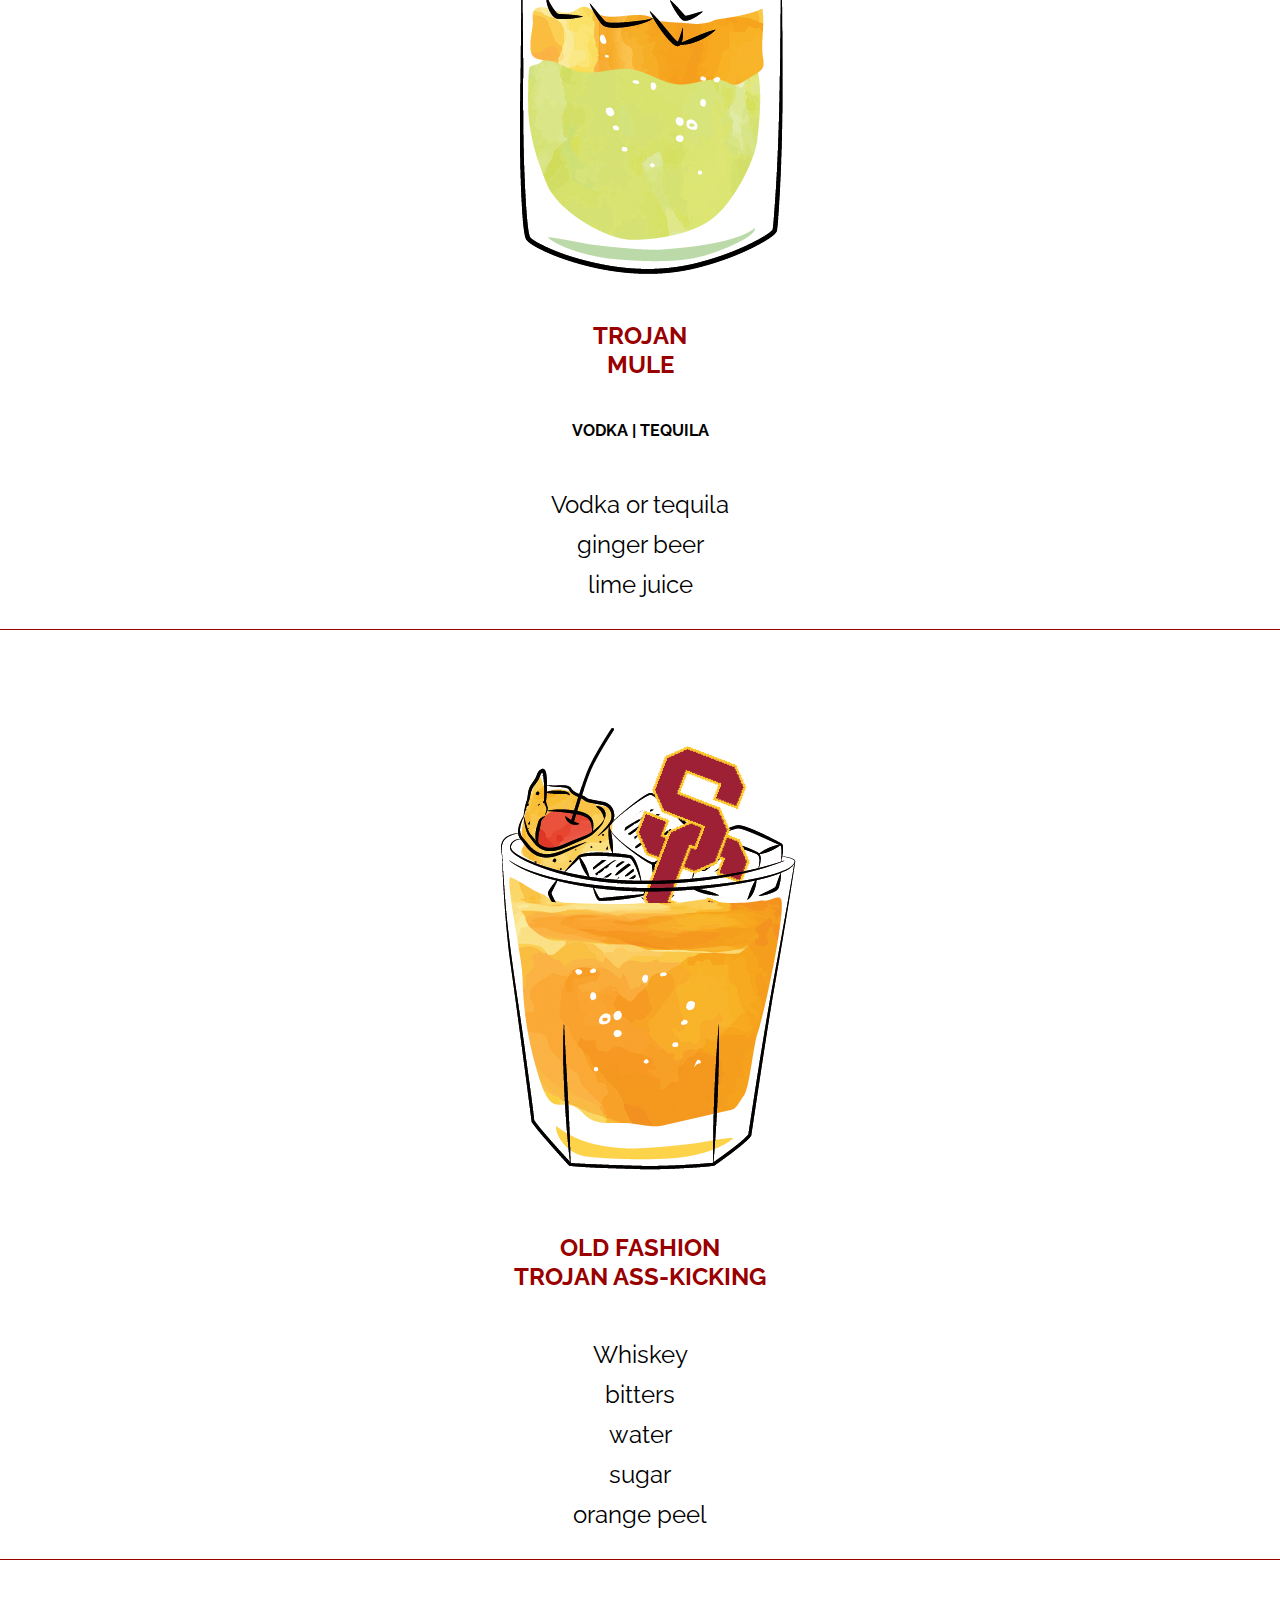
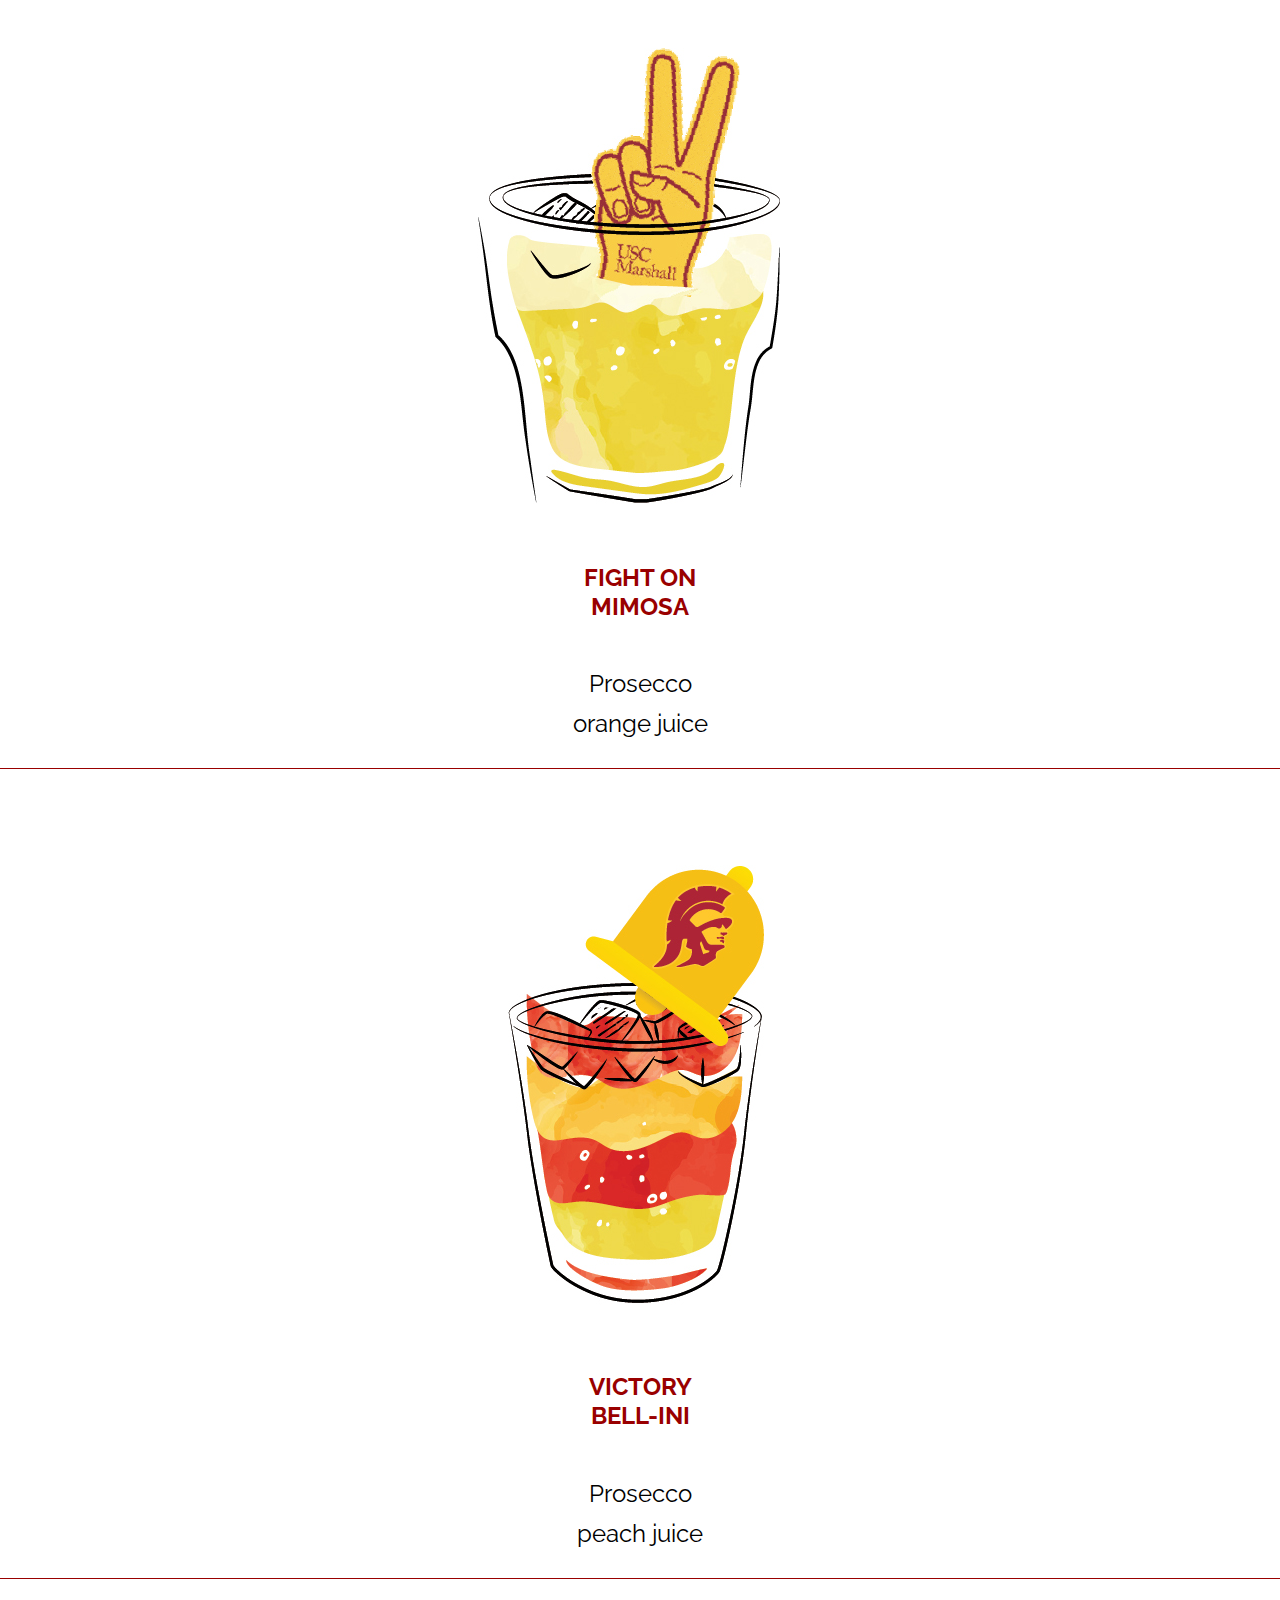
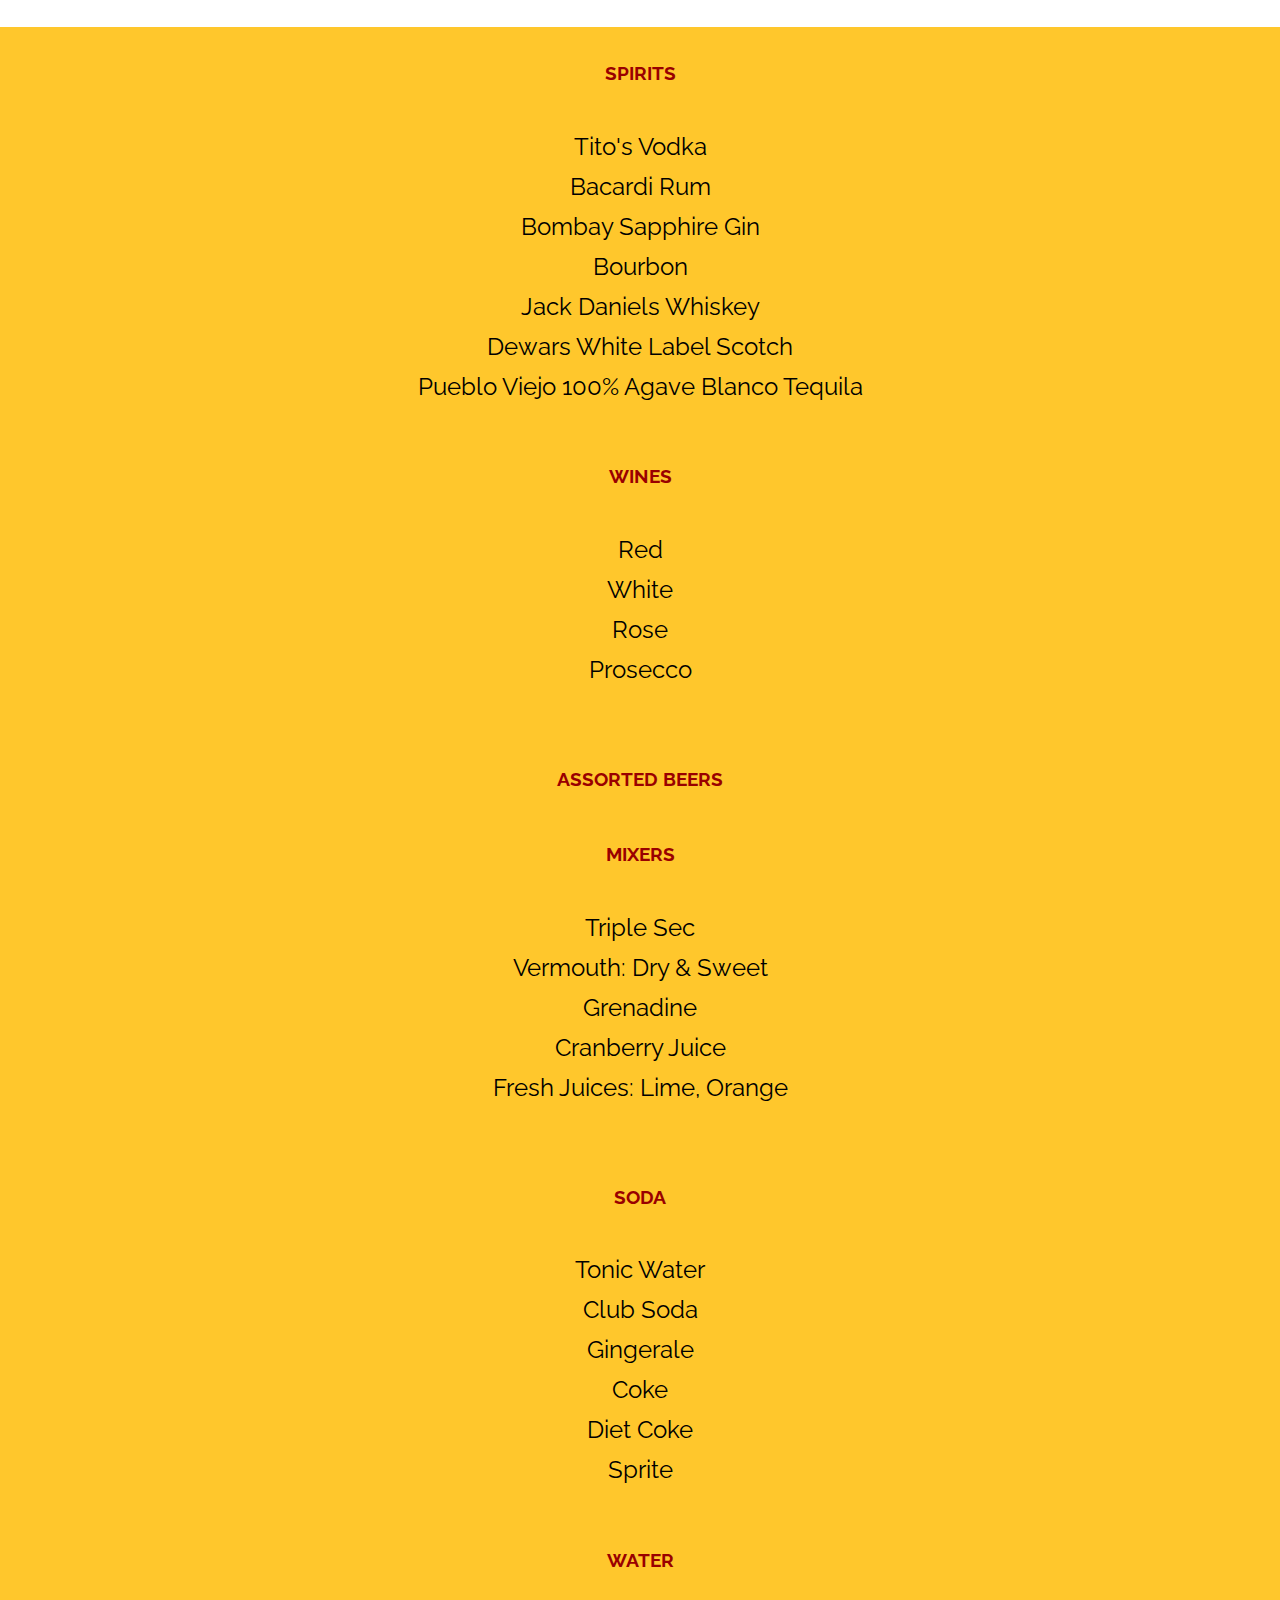
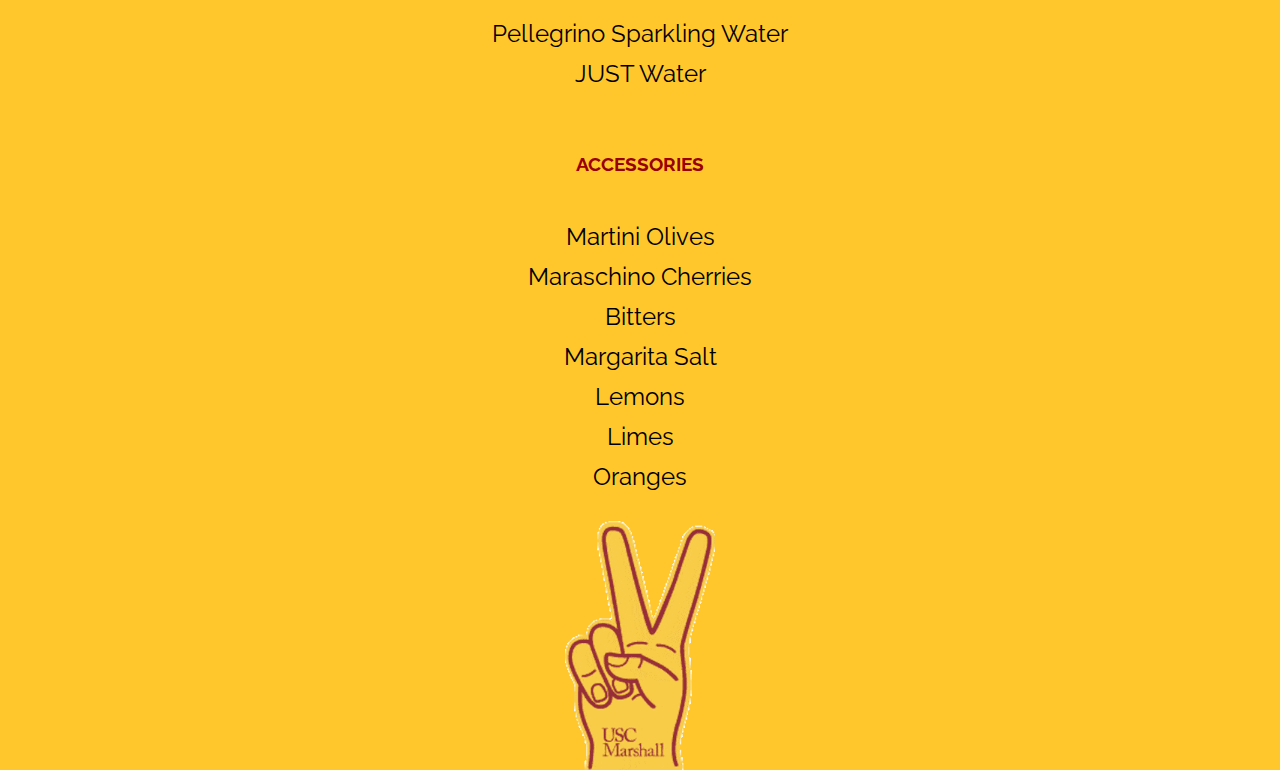
==== commit 19ee0ce7: "Add files via upload" ====
--- a/index.html
+++ b/index.html
@@ -14,39 +14,39 @@
     </div>
 
 <div class="drink-container">
-    <div class="drink-img">
+    <!-- <div class="drink-img"> -->
     <img class ="drink" src="margarita-100.jpg" class="image" alt="">
-    </div>
-    <div class="recipe-right"> 
+    <!-- </div>
+    <div class="recipe-right">  -->
     <h2>BEAT THE BRUINS<br>
         MARGARITA</h2>
     <h4>LIME | STRAWBERRY</h4>
     <p>Tequila<br>
         margarita mix<br>
         juice</p>
-    </div> 
+    <!-- </div>  -->
 </div>
 
 <div class="drink-container">
-    <div class="drink-img">
+    <!-- <div class="drink-img"> -->
         <img class ="drink" src="trojan-mule-100.jpg" class="image" alt="">
-        </div> 
-    <div class="recipe-left"> 
+        <!-- </div>  -->
+    <!-- <div class="recipe-left">  -->
     <h2>TROJAN<br>
         MULE</h2>
     <h4>VODKA | TEQUILA</h4>
     <p>Vodka or tequila<br>
         ginger beer<br>
         lime juice</p>
-    </div>
+    <!-- </div> -->
 
 </div>
 
 <div class="drink-container">
-    <div class="drink-img">
+    <!-- <div class="drink-img"> -->
     <img class ="drink" src="old-fashion-100.jpg" class="image" alt="">
-    </div>
-    <div class="recipe-right"> 
+    <!-- </div> -->
+    <!-- <div class="recipe-right">  -->
     <h2>OLD FASHION<br>
         TROJAN ASS-KICKING</h2>
 
@@ -55,34 +55,34 @@
     water<br>
     sugar<br>
     orange peel</p>
-    </div> 
+    <!-- </div>  -->
 </div>
 
 <div class="drink-container">
-    <div class="drink-img">
+    <!-- <div class="drink-img"> -->
         <img class ="drink" src="fight-on-mimosa-100.jpg" class="image" alt="">
-        </div> 
-    <div class="recipe-left"> 
+        <!-- </div>  -->
+    <!-- <div class="recipe-left">  -->
     <h2>FIGHT ON<br>
         MIMOSA</h2>
 
     <p>Prosecco<br>
         orange juice</p>
-    </div>
+    <!-- </div> -->
   
 </div>
 
 <div class="drink-container">
-    <div class="drink-img">
+    <!-- <div class="drink-img"> -->
     <img class ="drink" src="bellini-100.jpg" class="image" alt="">
-    </div>
-    <div class="recipe-right"> 
+    <!-- </div> -->
+    <!-- <div class="recipe-right">  -->
     <h2>VICTORY<br>
         BELL-INI</h2>
 
     <p>Prosecco<br>
     peach juice</p>
-    </div> 
+    <!-- </div>  -->
 </div>
 
 
--- a/css/style.css
+++ b/css/style.css
@@ -57,14 +57,16 @@
 .drink-container{
     display:flex;
     flex-direction: column;
-    margin: 0 auto;
+    margin: 3em auto;
     text-align: center;
     align-items: center;
+    border-bottom: 1px solid #990000;
+    border-width: 1px;
     /* justify-content: space-evenly; */
 }
 
 .drink-img{
-    width: 100%;
+    width: 250px;
     /* padding-bottom: 1em; */
     /* padding-top: 3em; */
 
@@ -75,7 +77,7 @@
 
 .recipe-left{
     /* margin-left: 2em; */
-    width: 100%;
+    /* width: 100%; */
     text-align: center;
     border-bottom: 1px solid #990000;
     border-width: 50%;
@@ -83,7 +85,7 @@
 
 .recipe-right{
     /* margin-left: 2em; */
-    width: 100%;
+    /* width: 100%; */
     text-align: center;
     border-bottom: 1px solid #990000;
     border-width: 50%;
